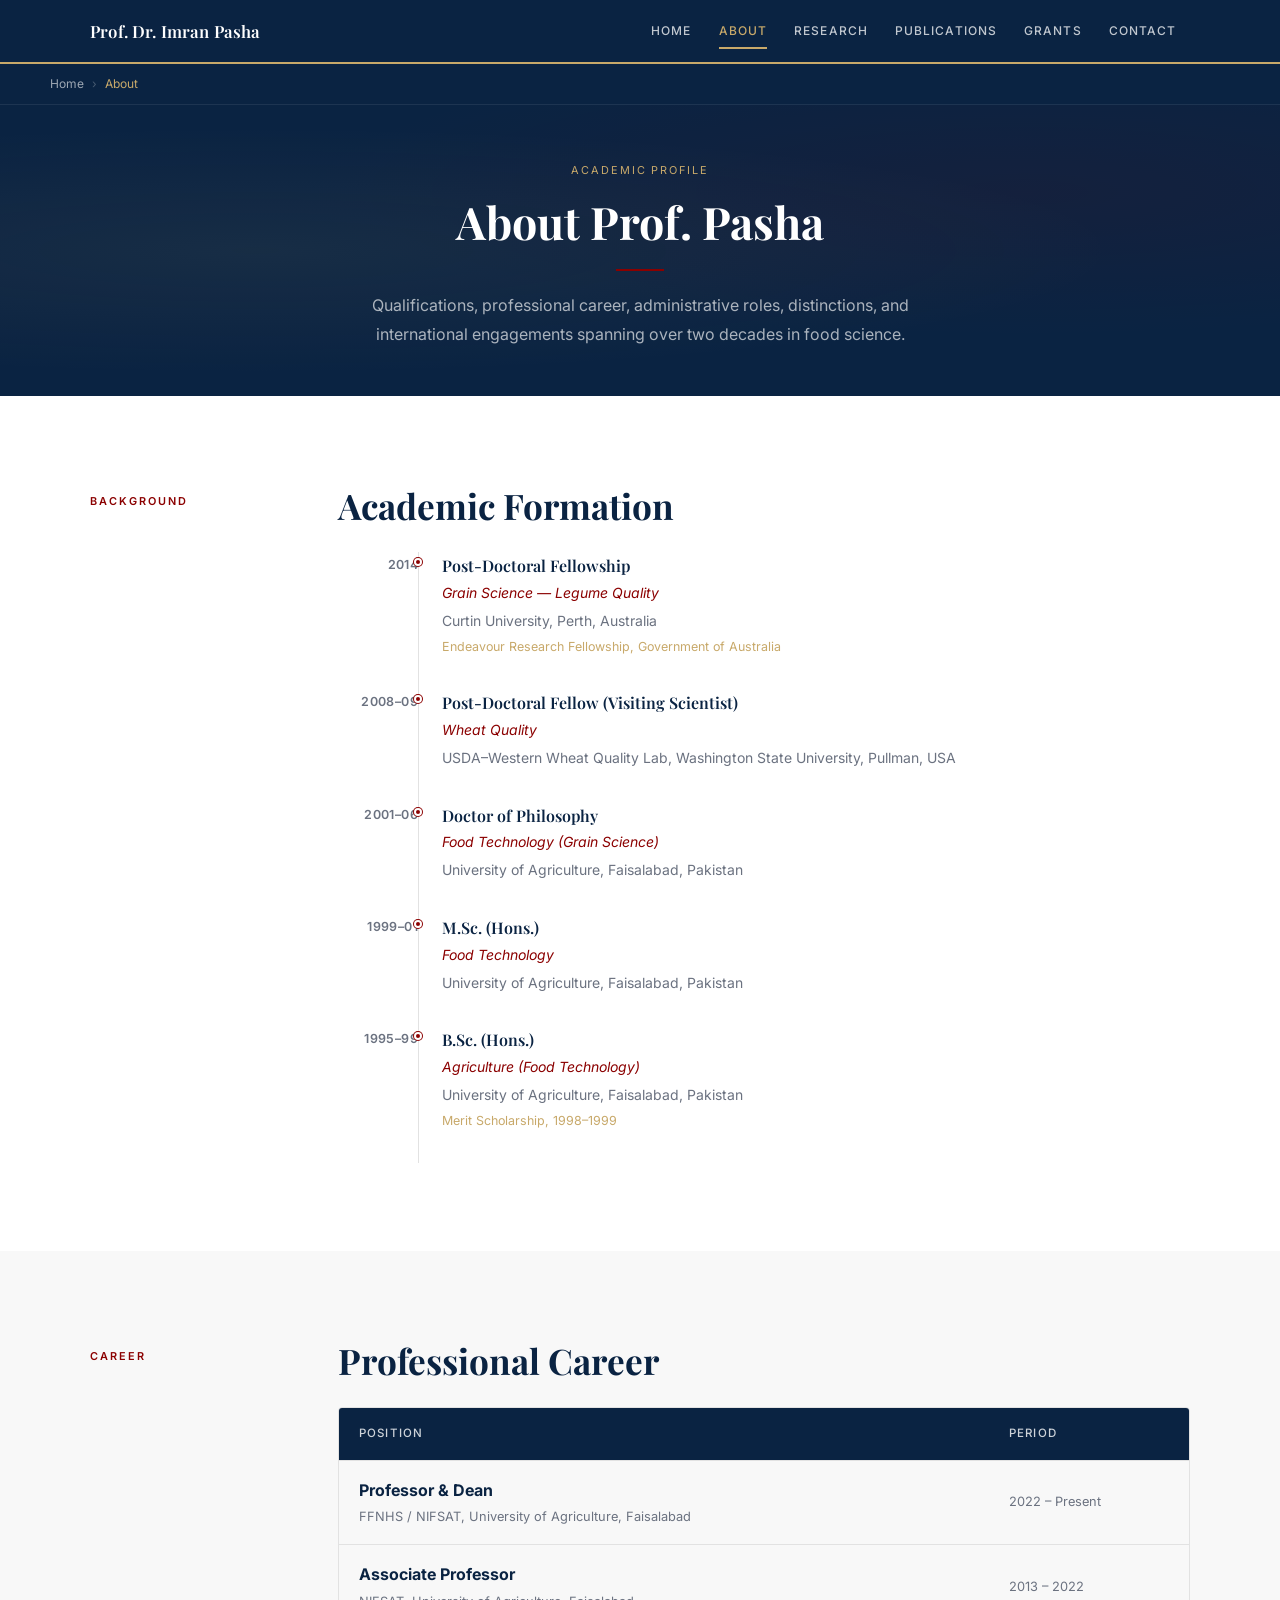
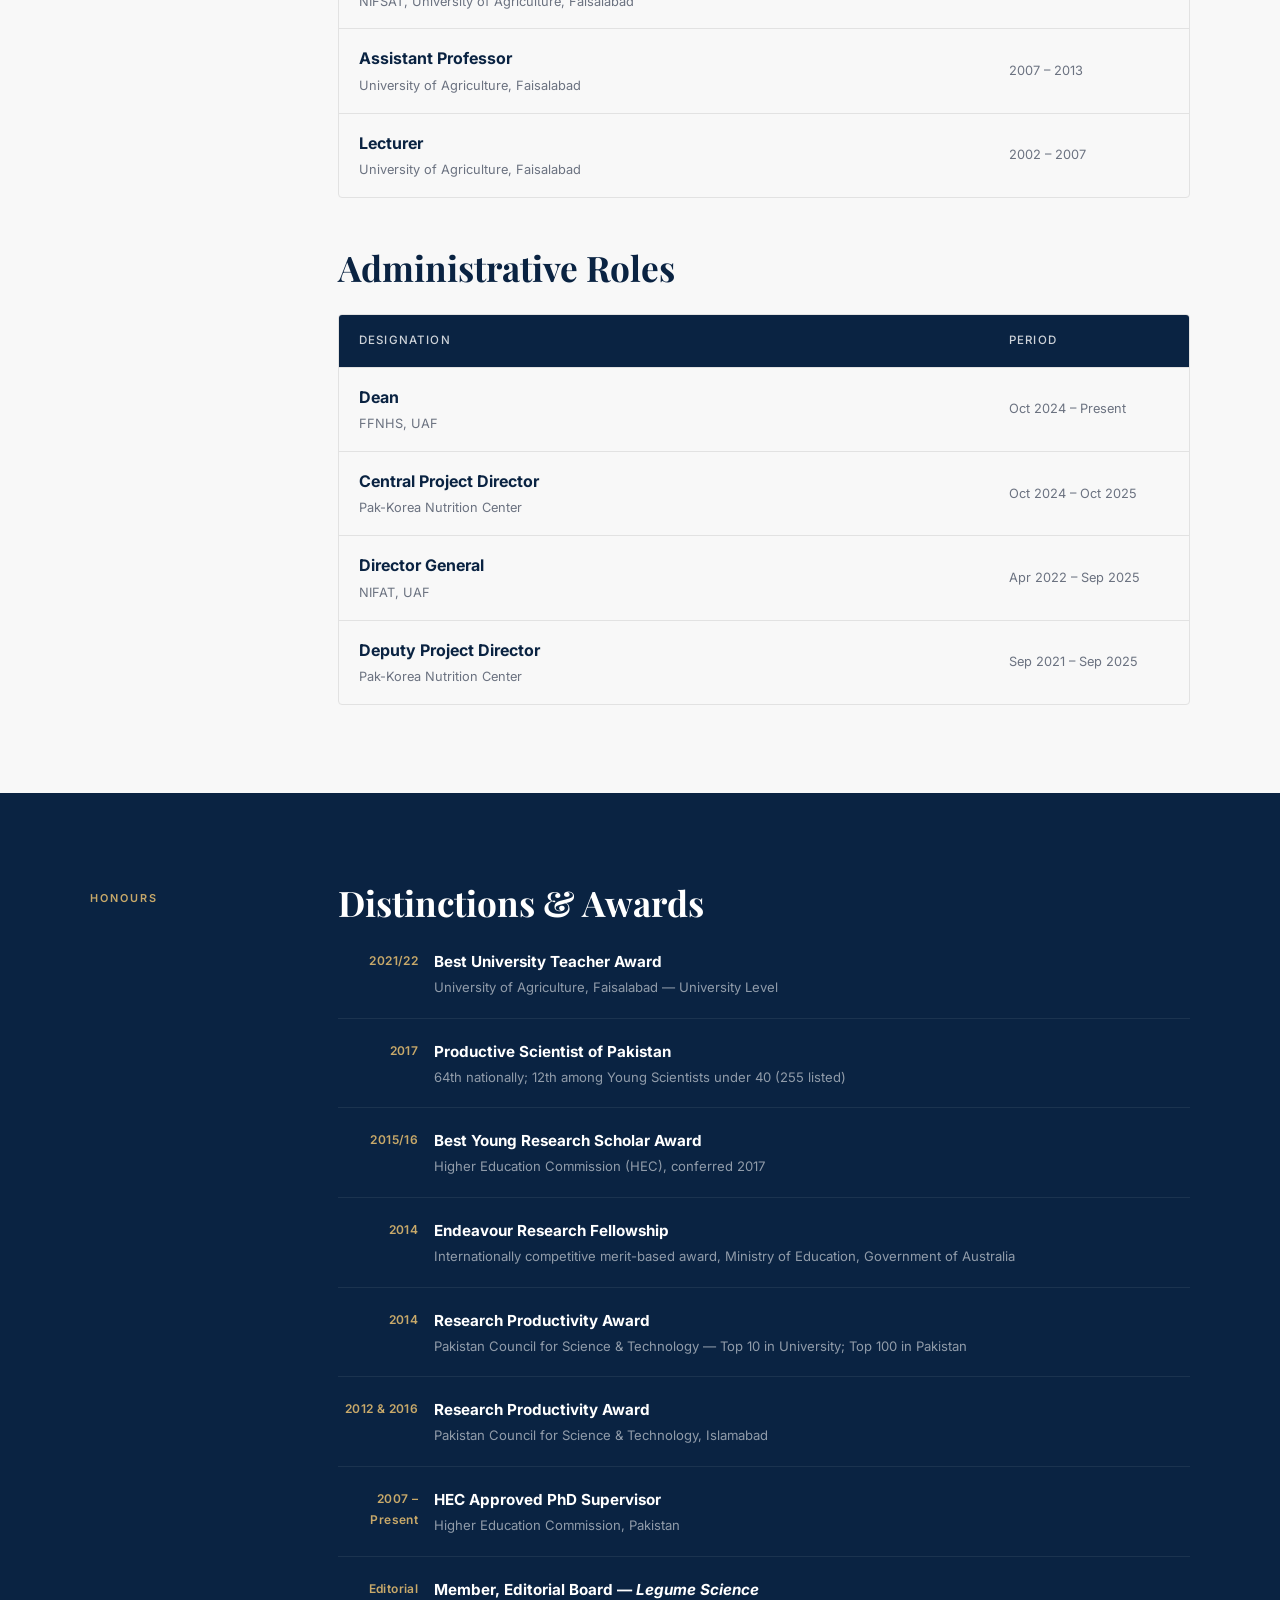
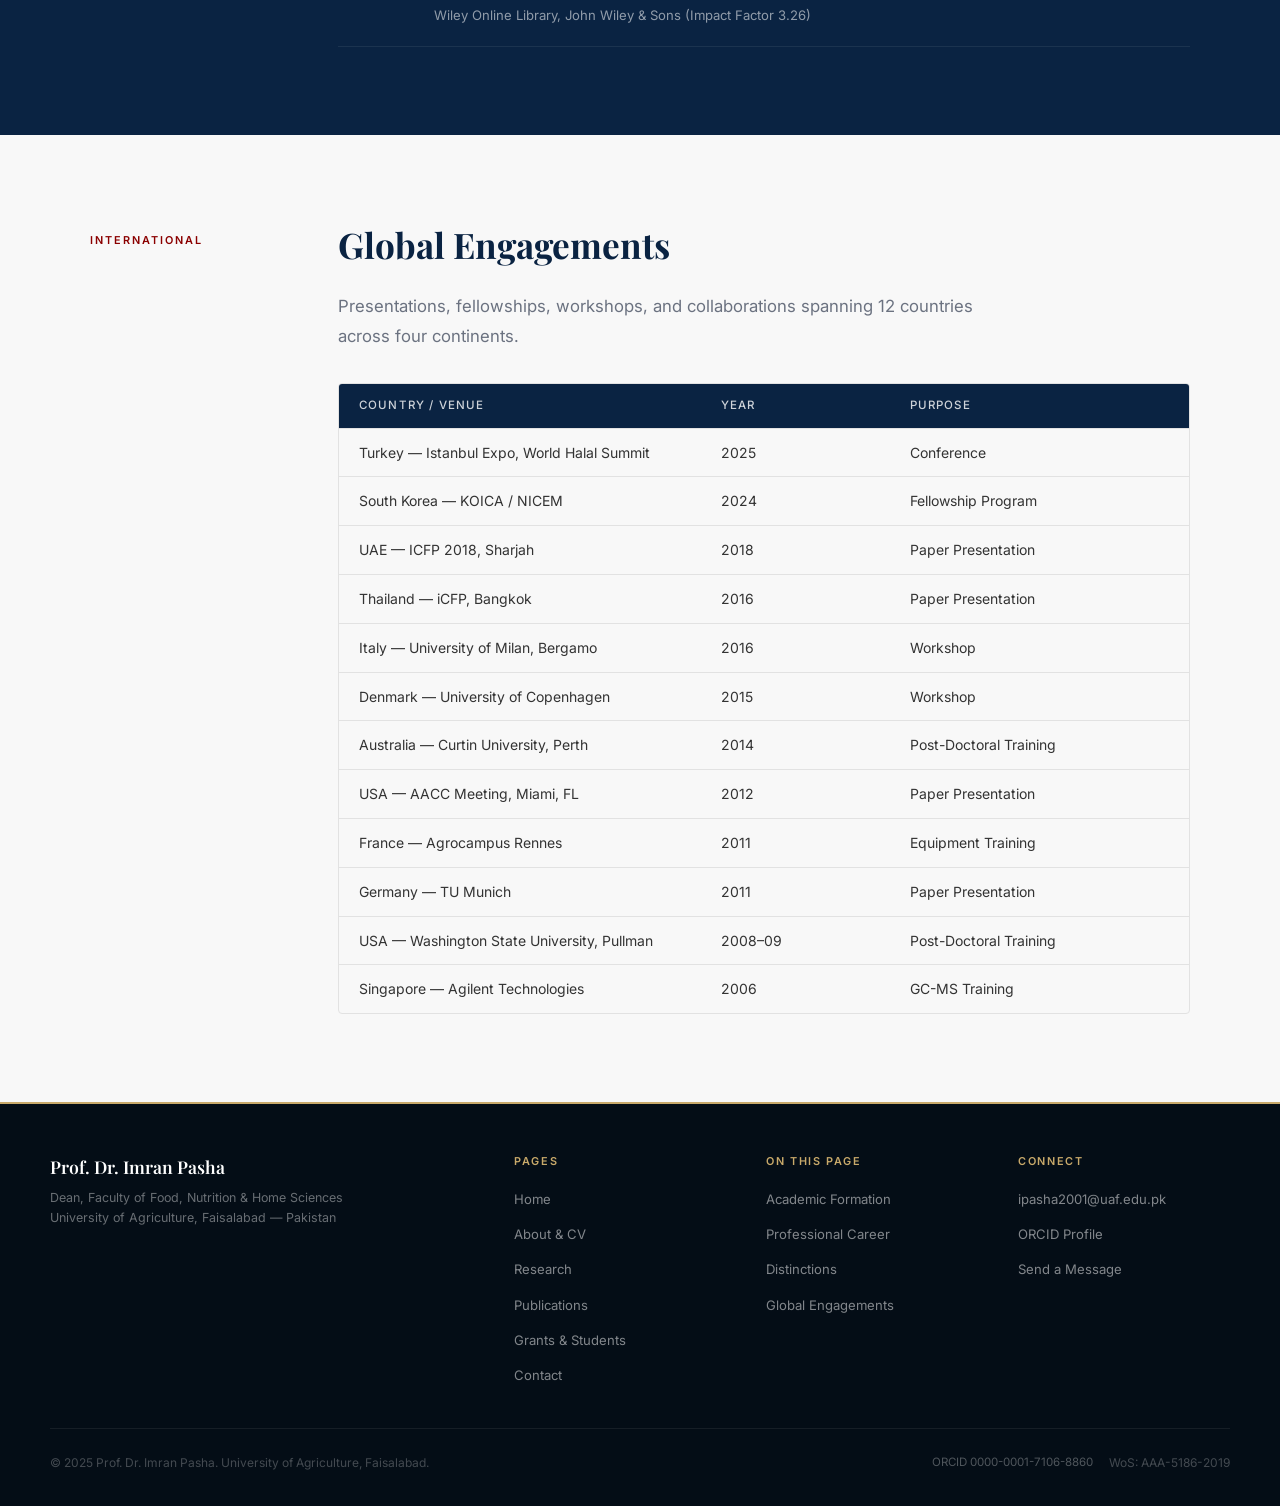
==== about.html @ 49774f0f "first commit" ====
<!DOCTYPE html>
<html lang="en">
<head>
  <meta charset="UTF-8" />
  <meta name="viewport" content="width=device-width, initial-scale=1.0" />
  <title>About — Prof. Dr. Imran Pasha</title>
  <meta name="description" content="Academic background, professional career, administrative roles, and awards of Prof. Dr. Imran Pasha, Dean at University of Agriculture, Faisalabad." />
  <link rel="preconnect" href="https://fonts.googleapis.com" />
  <link rel="preconnect" href="https://fonts.gstatic.com" crossorigin />
  <link href="https://fonts.googleapis.com/css2?family=Playfair+Display:ital,wght@0,400;0,600;0,700;1,400&family=Inter:wght@300;400;500;600&display=swap" rel="stylesheet" />
  <link rel="stylesheet" href="style.css" />
</head>
<body>

  <!-- Navigation -->
  <nav class="nav" role="navigation" aria-label="Main navigation">
    <div class="nav-inner">
      <a href="index.html" class="nav-logo">Prof. Dr. Imran Pasha</a>
      <ul class="nav-links" id="nav-links">
        <li><a href="index.html">Home</a></li>
        <li><a href="about.html">About</a></li>
        <li><a href="research.html">Research</a></li>
        <li><a href="publications.html">Publications</a></li>
        <li><a href="grants.html">Grants</a></li>
        <li><a href="contact.html">Contact</a></li>
      </ul>
      <button class="nav-toggle" aria-label="Toggle navigation menu" aria-expanded="false">&#9776;</button>
    </div>
  </nav>

  <!-- Breadcrumb -->
  <div class="breadcrumb">
    <div class="breadcrumb-inner">
      <a href="index.html">Home</a>
      <span class="breadcrumb-sep">›</span>
      <span class="breadcrumb-current">About</span>
    </div>
  </div>

  <!-- Page Hero -->
  <div class="page-hero">
    <div class="page-hero-inner">
      <span class="page-hero-eyebrow">Academic Profile</span>
      <h1>About Prof. Pasha</h1>
      <div class="page-hero-divider"></div>
      <p>Qualifications, professional career, administrative roles, distinctions, and international engagements spanning over two decades in food science.</p>
    </div>
  </div>

  <!-- Education Timeline -->
  <section class="section" id="education">
    <div class="container two-col">
      <div class="section-label-col">
        <span class="section-label">Background</span>
      </div>
      <div class="section-content-col">
        <h2 class="section-heading">Academic Formation</h2>
        <div class="timeline">
          <div class="tl-item">
            <div class="tl-year">2014</div>
            <div class="tl-body">
              <div class="tl-degree">Post-Doctoral Fellowship</div>
              <div class="tl-field">Grain Science — Legume Quality</div>
              <div class="tl-inst">Curtin University, Perth, Australia</div>
              <div class="tl-note">Endeavour Research Fellowship, Government of Australia</div>
            </div>
          </div>
          <div class="tl-item">
            <div class="tl-year">2008–09</div>
            <div class="tl-body">
              <div class="tl-degree">Post-Doctoral Fellow (Visiting Scientist)</div>
              <div class="tl-field">Wheat Quality</div>
              <div class="tl-inst">USDA–Western Wheat Quality Lab, Washington State University, Pullman, USA</div>
            </div>
          </div>
          <div class="tl-item">
            <div class="tl-year">2001–06</div>
            <div class="tl-body">
              <div class="tl-degree">Doctor of Philosophy</div>
              <div class="tl-field">Food Technology (Grain Science)</div>
              <div class="tl-inst">University of Agriculture, Faisalabad, Pakistan</div>
            </div>
          </div>
          <div class="tl-item">
            <div class="tl-year">1999–01</div>
            <div class="tl-body">
              <div class="tl-degree">M.Sc. (Hons.)</div>
              <div class="tl-field">Food Technology</div>
              <div class="tl-inst">University of Agriculture, Faisalabad, Pakistan</div>
            </div>
          </div>
          <div class="tl-item">
            <div class="tl-year">1995–99</div>
            <div class="tl-body">
              <div class="tl-degree">B.Sc. (Hons.)</div>
              <div class="tl-field">Agriculture (Food Technology)</div>
              <div class="tl-inst">University of Agriculture, Faisalabad, Pakistan</div>
              <div class="tl-note">Merit Scholarship, 1998–1999</div>
            </div>
          </div>
        </div>
      </div>
    </div>
  </section>

  <!-- Professional Career -->
  <section class="section section-alt" id="career">
    <div class="container two-col">
      <div class="section-label-col">
        <span class="section-label">Career</span>
      </div>
      <div class="section-content-col">
        <h2 class="section-heading">Professional Career</h2>
        <div class="career-table">
          <div class="ct-row ct-header">
            <span>Position</span><span>Period</span>
          </div>
          <div class="ct-row">
            <div>
              <strong>Professor &amp; Dean</strong>
              <div class="ct-sub">FFNHS / NIFSAT, University of Agriculture, Faisalabad</div>
            </div>
            <span class="ct-period">2022 – Present</span>
          </div>
          <div class="ct-row">
            <div>
              <strong>Associate Professor</strong>
              <div class="ct-sub">NIFSAT, University of Agriculture, Faisalabad</div>
            </div>
            <span class="ct-period">2013 – 2022</span>
          </div>
          <div class="ct-row">
            <div>
              <strong>Assistant Professor</strong>
              <div class="ct-sub">University of Agriculture, Faisalabad</div>
            </div>
            <span class="ct-period">2007 – 2013</span>
          </div>
          <div class="ct-row">
            <div>
              <strong>Lecturer</strong>
              <div class="ct-sub">University of Agriculture, Faisalabad</div>
            </div>
            <span class="ct-period">2002 – 2007</span>
          </div>
        </div>

        <h2 class="section-heading mt-lg">Administrative Roles</h2>
        <div class="career-table">
          <div class="ct-row ct-header">
            <span>Designation</span><span>Period</span>
          </div>
          <div class="ct-row">
            <div><strong>Dean</strong><div class="ct-sub">FFNHS, UAF</div></div>
            <span class="ct-period">Oct 2024 – Present</span>
          </div>
          <div class="ct-row">
            <div><strong>Central Project Director</strong><div class="ct-sub">Pak-Korea Nutrition Center</div></div>
            <span class="ct-period">Oct 2024 – Oct 2025</span>
          </div>
          <div class="ct-row">
            <div><strong>Director General</strong><div class="ct-sub">NIFAT, UAF</div></div>
            <span class="ct-period">Apr 2022 – Sep 2025</span>
          </div>
          <div class="ct-row">
            <div><strong>Deputy Project Director</strong><div class="ct-sub">Pak-Korea Nutrition Center</div></div>
            <span class="ct-period">Sep 2021 – Sep 2025</span>
          </div>
        </div>
      </div>
    </div>
  </section>

  <!-- Awards & Distinctions -->
  <section class="section section-dark" id="awards">
    <div class="container two-col">
      <div class="section-label-col">
        <span class="section-label text-gold">Honours</span>
      </div>
      <div class="section-content-col">
        <h2 class="section-heading text-white">Distinctions &amp; Awards</h2>
        <ul class="awards-list">
          <li>
            <span class="award-year">2021/22</span>
            <div>
              <strong>Best University Teacher Award</strong>
              <p>University of Agriculture, Faisalabad — University Level</p>
            </div>
          </li>
          <li>
            <span class="award-year">2017</span>
            <div>
              <strong>Productive Scientist of Pakistan</strong>
              <p>64th nationally; 12th among Young Scientists under 40 (255 listed)</p>
            </div>
          </li>
          <li>
            <span class="award-year">2015/16</span>
            <div>
              <strong>Best Young Research Scholar Award</strong>
              <p>Higher Education Commission (HEC), conferred 2017</p>
            </div>
          </li>
          <li>
            <span class="award-year">2014</span>
            <div>
              <strong>Endeavour Research Fellowship</strong>
              <p>Internationally competitive merit-based award, Ministry of Education, Government of Australia</p>
            </div>
          </li>
          <li>
            <span class="award-year">2014</span>
            <div>
              <strong>Research Productivity Award</strong>
              <p>Pakistan Council for Science &amp; Technology — Top 10 in University; Top 100 in Pakistan</p>
            </div>
          </li>
          <li>
            <span class="award-year">2012 &amp; 2016</span>
            <div>
              <strong>Research Productivity Award</strong>
              <p>Pakistan Council for Science &amp; Technology, Islamabad</p>
            </div>
          </li>
          <li>
            <span class="award-year">2007 – Present</span>
            <div>
              <strong>HEC Approved PhD Supervisor</strong>
              <p>Higher Education Commission, Pakistan</p>
            </div>
          </li>
          <li>
            <span class="award-year">Editorial</span>
            <div>
              <strong>Member, Editorial Board — <em>Legume Science</em></strong>
              <p>Wiley Online Library, John Wiley &amp; Sons (Impact Factor 3.26)</p>
            </div>
          </li>
        </ul>
      </div>
    </div>
  </section>

  <!-- International Engagements -->
  <section class="section section-alt" id="international">
    <div class="container two-col">
      <div class="section-label-col">
        <span class="section-label">International</span>
      </div>
      <div class="section-content-col">
        <h2 class="section-heading">Global Engagements</h2>
        <p class="lead-text">Presentations, fellowships, workshops, and collaborations spanning 12 countries across four continents.</p>
        <div class="country-table">
          <div class="country-row header">
            <span>Country / Venue</span><span>Year</span><span>Purpose</span>
          </div>
          <div class="country-row">
            <span>Turkey — Istanbul Expo, World Halal Summit</span><span>2025</span><span>Conference</span>
          </div>
          <div class="country-row">
            <span>South Korea — KOICA / NICEM</span><span>2024</span><span>Fellowship Program</span>
          </div>
          <div class="country-row">
            <span>UAE — ICFP 2018, Sharjah</span><span>2018</span><span>Paper Presentation</span>
          </div>
          <div class="country-row">
            <span>Thailand — iCFP, Bangkok</span><span>2016</span><span>Paper Presentation</span>
          </div>
          <div class="country-row">
            <span>Italy — University of Milan, Bergamo</span><span>2016</span><span>Workshop</span>
          </div>
          <div class="country-row">
            <span>Denmark — University of Copenhagen</span><span>2015</span><span>Workshop</span>
          </div>
          <div class="country-row">
            <span>Australia — Curtin University, Perth</span><span>2014</span><span>Post-Doctoral Training</span>
          </div>
          <div class="country-row">
            <span>USA — AACC Meeting, Miami, FL</span><span>2012</span><span>Paper Presentation</span>
          </div>
          <div class="country-row">
            <span>France — Agrocampus Rennes</span><span>2011</span><span>Equipment Training</span>
          </div>
          <div class="country-row">
            <span>Germany — TU Munich</span><span>2011</span><span>Paper Presentation</span>
          </div>
          <div class="country-row">
            <span>USA — Washington State University, Pullman</span><span>2008–09</span><span>Post-Doctoral Training</span>
          </div>
          <div class="country-row">
            <span>Singapore — Agilent Technologies</span><span>2006</span><span>GC-MS Training</span>
          </div>
        </div>
      </div>
    </div>
  </section>

  <!-- Footer -->
  <footer class="footer">
    <div class="footer-grid">
      <div class="footer-brand">
        <p class="footer-name">Prof. Dr. Imran Pasha</p>
        <p class="footer-dept">Dean, Faculty of Food, Nutrition &amp; Home Sciences<br/>University of Agriculture, Faisalabad — Pakistan</p>
      </div>
      <div>
        <p class="footer-col-title">Pages</p>
        <ul class="footer-links">
          <li><a href="index.html">Home</a></li>
          <li><a href="about.html">About &amp; CV</a></li>
          <li><a href="research.html">Research</a></li>
          <li><a href="publications.html">Publications</a></li>
          <li><a href="grants.html">Grants &amp; Students</a></li>
          <li><a href="contact.html">Contact</a></li>
        </ul>
      </div>
      <div>
        <p class="footer-col-title">On This Page</p>
        <ul class="footer-links">
          <li><a href="#education">Academic Formation</a></li>
          <li><a href="#career">Professional Career</a></li>
          <li><a href="#awards">Distinctions</a></li>
          <li><a href="#international">Global Engagements</a></li>
        </ul>
      </div>
      <div>
        <p class="footer-col-title">Connect</p>
        <ul class="footer-links">
          <li><a href="mailto:ipasha2001@uaf.edu.pk">ipasha2001@uaf.edu.pk</a></li>
          <li><a href="https://orcid.org/0000-0001-7106-8860" target="_blank" rel="noopener">ORCID Profile</a></li>
          <li><a href="contact.html">Send a Message</a></li>
        </ul>
      </div>
    </div>
    <div class="footer-bottom">
      <p class="footer-copy">&copy; 2025 Prof. Dr. Imran Pasha. University of Agriculture, Faisalabad.</p>
      <div class="footer-ids">
        <a href="https://orcid.org/0000-0001-7106-8860" target="_blank" rel="noopener">ORCID 0000-0001-7106-8860</a>
        <span class="footer-copy">WoS: AAA-5186-2019</span>
      </div>
    </div>
  </footer>

  <button id="back-to-top" aria-label="Back to top">↑</button>
  <script src="main.js"></script>
</body>
</html>
---- style.css ----
/* ============================================================
   VARIABLES & RESET
============================================================ */
:root {
  --navy:    #0A2342;
  --navy-2:  #0d2d52;
  --crimson: #8B0000;
  --bg:      #F8F8F8;
  --white:   #FFFFFF;
  --text:    #333333;
  --gold:    #C8A96A;
  --muted:   #6B7280;
  --border:  #E2E2E2;
  --shadow:  rgba(10,35,66,0.10);
  --ff-head: 'Playfair Display', Georgia, serif;
  --ff-body: 'Inter', system-ui, sans-serif;
  --max-w:   1180px;
  --pad:     clamp(1.25rem, 5vw, 2.5rem);
  --nav-h:   64px;
}

*, *::before, *::after { box-sizing: border-box; margin: 0; padding: 0; }
html { scroll-behavior: smooth; }

body {
  font-family: var(--ff-body);
  background: var(--bg);
  color: var(--text);
  font-size: 16px;
  line-height: 1.7;
  -webkit-font-smoothing: antialiased;
}

a { color: var(--crimson); text-decoration: none; }
a:hover { text-decoration: underline; }
img { max-width: 100%; display: block; }

/* ============================================================
   LAYOUT UTILITIES
============================================================ */
.container {
  max-width: var(--max-w);
  margin: 0 auto;
  padding: 0 var(--pad);
}

.two-col {
  display: grid;
  grid-template-columns: 200px 1fr;
  gap: 0 3rem;
}

@media (max-width: 768px) {
  .two-col { grid-template-columns: 1fr; }
}

/* ============================================================
   NAVIGATION
============================================================ */
.nav {
  position: sticky;
  top: 0;
  z-index: 200;
  background: var(--navy);
  border-bottom: 2px solid var(--gold);
  height: var(--nav-h);
}

.nav-inner {
  max-width: var(--max-w);
  margin: 0 auto;
  padding: 0 var(--pad);
  height: 100%;
  display: flex;
  align-items: center;
  justify-content: space-between;
  gap: 1rem;
}

.nav-logo {
  font-family: var(--ff-head);
  font-size: 1.05rem;
  color: var(--white);
  font-weight: 600;
  letter-spacing: 0.01em;
  white-space: nowrap;
  flex-shrink: 0;
}
.nav-logo:hover { text-decoration: none; color: var(--gold); }

.nav-links {
  display: flex;
  list-style: none;
  gap: 0;
  align-items: center;
}

.nav-links a {
  font-size: 0.75rem;
  letter-spacing: 0.09em;
  text-transform: uppercase;
  color: rgba(255,255,255,0.75);
  font-weight: 500;
  transition: color 0.2s;
  padding: 0.5rem 0.85rem;
  display: block;
  position: relative;
}
.nav-links a::after {
  content: '';
  position: absolute;
  bottom: 0; left: 0.85rem; right: 0.85rem;
  height: 2px;
  background: var(--gold);
  transform: scaleX(0);
  transition: transform 0.2s;
}
.nav-links a:hover,
.nav-links a.active { color: var(--gold); text-decoration: none; }
.nav-links a:hover::after,
.nav-links a.active::after { transform: scaleX(1); }

.nav-toggle {
  display: none;
  background: none;
  border: 1px solid rgba(255,255,255,0.25);
  color: var(--white);
  font-size: 1.2rem;
  cursor: pointer;
  padding: 0.35rem 0.6rem;
  border-radius: 3px;
  line-height: 1;
}

@media (max-width: 900px) {
  .nav-links { display: none; }
  .nav-links.open {
    display: flex;
    flex-direction: column;
    position: absolute;
    top: var(--nav-h);
    left: 0; right: 0;
    background: var(--navy);
    padding: 1rem var(--pad) 1.5rem;
    gap: 0;
    border-bottom: 2px solid var(--gold);
    box-shadow: 0 8px 24px rgba(0,0,0,0.3);
  }
  .nav-links.open a { padding: 0.65rem 0; border-bottom: 1px solid rgba(255,255,255,0.07); }
  .nav-links.open a::after { display: none; }
  .nav-toggle { display: block; }
}

/* ============================================================
   PAGE HERO (inner pages — compact)
============================================================ */
.page-hero {
  background: var(--navy);
  padding: 3.5rem var(--pad) 3rem;
  text-align: center;
  position: relative;
  overflow: hidden;
}
.page-hero::before {
  content: '';
  position: absolute; inset: 0;
  background:
    radial-gradient(ellipse at 20% 50%, rgba(200,169,106,0.07) 0%, transparent 60%),
    radial-gradient(ellipse at 80% 30%, rgba(139,0,0,0.08) 0%, transparent 50%);
  pointer-events: none;
}
.page-hero-inner { position: relative; max-width: 700px; margin: 0 auto; }
.page-hero-eyebrow {
  font-size: 0.68rem;
  letter-spacing: 0.18em;
  text-transform: uppercase;
  color: var(--gold);
  margin-bottom: 1rem;
  display: block;
}
.page-hero h1 {
  font-family: var(--ff-head);
  font-size: clamp(1.9rem, 4vw, 2.8rem);
  color: var(--white);
  font-weight: 700;
  line-height: 1.2;
  margin-bottom: 0.8rem;
}
.page-hero p {
  font-size: 1rem;
  color: rgba(255,255,255,0.65);
  max-width: 560px;
  margin: 0 auto;
  line-height: 1.8;
}
.page-hero-divider {
  width: 48px; height: 2px;
  background: var(--crimson);
  margin: 1.25rem auto 1.25rem;
}

/* ============================================================
   UAF AFFILIATION BANNER
============================================================ */
.uaf-banner {
  background: linear-gradient(135deg, #1a5c2a 0%, #1e7a34 40%, #1a5c2a 100%);
  padding: 0.65rem var(--pad);
  position: relative;
  overflow: hidden;
  z-index: 10;
}
.uaf-banner::before {
  content: '';
  position: absolute; inset: 0;
  background:
    repeating-linear-gradient(
      90deg,
      rgba(255,255,255,0.02) 0px,
      rgba(255,255,255,0.02) 1px,
      transparent 1px,
      transparent 60px
    );
  pointer-events: none;
}
.uaf-banner-inner {
  max-width: 1200px;
  margin: 0 auto;
  display: flex;
  align-items: center;
  justify-content: center;
  gap: 1rem;
  position: relative;
}
.uaf-banner-logo {
  width: 52px;
  height: 52px;
  object-fit: contain;
  border-radius: 50%;
  background: white;
  padding: 3px;
  box-shadow: 0 2px 10px rgba(0,0,0,0.25);
  flex-shrink: 0;
}
.uaf-banner-text {
  display: flex;
  flex-direction: column;
}
.uaf-banner-name {
  font-family: var(--ff-head);
  font-size: 1.15rem;
  font-weight: 700;
  color: #fff;
  letter-spacing: 0.02em;
  line-height: 1.2;
}
.uaf-banner-country {
  font-size: 0.72rem;
  letter-spacing: 0.18em;
  text-transform: uppercase;
  color: rgba(255,255,255,0.7);
  font-weight: 400;
}

/* ============================================================
   MAIN HERO (home page)
============================================================ */
.hero {
  background: var(--navy);
  padding: clamp(3rem, 8vw, 5rem) var(--pad) clamp(3rem, 8vw, 5rem);
  position: relative;
  overflow: hidden;
}
.hero::before {
  content: '';
  position: absolute; inset: 0;
  background:
    radial-gradient(ellipse at 20% 50%, rgba(200,169,106,0.07) 0%, transparent 60%),
    radial-gradient(ellipse at 80% 30%, rgba(139,0,0,0.08) 0%, transparent 50%);
  pointer-events: none;
}
.hero-inner { position: relative; max-width: 1100px; margin: 0 auto; }
.hero-split {
  display: grid;
  grid-template-columns: 320px 1fr;
  gap: 3.5rem;
  align-items: center;
}

/* -- Portrait column -- */
.hero-portrait-col {
  display: flex;
  flex-direction: column;
  align-items: center;
  gap: 1rem;
}
.hero-portrait-frame {
  width: 280px;
  height: 320px;
  border-radius: 12px;
  border: 3px solid var(--gold);
  box-shadow:
    0 0 0 6px rgba(200,169,106,0.1),
    0 20px 50px rgba(0,0,0,0.4),
    0 8px 20px rgba(0,0,0,0.3);
  overflow: hidden;
  position: relative;
  background: var(--navy);
}
.hero-portrait-frame::after {
  content: '';
  position: absolute;
  inset: 0;
  border-radius: 10px;
  background: linear-gradient(
    180deg,
    transparent 60%,
    rgba(10,25,47,0.4) 100%
  );
  pointer-events: none;
}
.hero-portrait-img {
  width: 100%;
  height: 100%;
  object-fit: cover;
  object-position: center top;
  display: block;
}
.hero-portrait-uaf {
  display: flex;
  align-items: center;
  justify-content: center;
  gap: 0.5rem;
}
.hero-portrait-uaf-logo {
  width: 40px;
  height: 40px;
  object-fit: contain;
  border-radius: 50%;
  background: white;
  padding: 2px;
  box-shadow: 0 2px 8px rgba(0,0,0,0.3);
}

/* -- Text column -- */
.hero-text-col {
  text-align: left;
}
.hero-badge {
  display: inline-block;
  font-size: 0.72rem;
  letter-spacing: 0.16em;
  text-transform: uppercase;
  color: var(--gold);
  border: 1px solid rgba(200,169,106,0.4);
  padding: 0.35rem 1rem;
  border-radius: 2px;
  margin-bottom: 1.5rem;
}
.hero-name {
  font-family: var(--ff-head);
  font-size: clamp(2.2rem, 5vw, 3.5rem);
  font-weight: 700;
  color: var(--white);
  line-height: 1.15;
  letter-spacing: -0.01em;
  margin-bottom: 0.6rem;
}
.hero-title {
  font-size: 1rem;
  color: rgba(255,255,255,0.7);
  letter-spacing: 0.08em;
  text-transform: uppercase;
  font-weight: 400;
  margin-bottom: 0.3rem;
}
.hero-dept {
  font-family: var(--ff-head);
  font-size: 1.1rem;
  font-style: italic;
  color: var(--gold);
  margin-bottom: 1.5rem;
  line-height: 1.5;
}
.hero-divider {
  width: 60px; height: 2px;
  background: var(--crimson);
  margin: 0 0 1.5rem;
}
.hero-tagline {
  font-size: 1.02rem;
  color: rgba(255,255,255,0.75);
  max-width: 680px;
  margin: 0 0 1.75rem;
  line-height: 1.8;
}
.hero-ids {
  display: flex;
  flex-wrap: wrap;
  gap: 0.75rem;
  margin-bottom: 2rem;
}
.id-pill {
  font-size: 0.72rem;
  letter-spacing: 0.06em;
  padding: 0.4rem 0.9rem;
  border: 1px solid rgba(200,169,106,0.35);
  color: rgba(255,255,255,0.7);
  border-radius: 2px;
  background: rgba(255,255,255,0.03);
  transition: all 0.2s;
}
.id-pill:hover { color: var(--gold); border-color: var(--gold); text-decoration: none; }
.hero-nav-btns {
  display: flex;
  flex-wrap: wrap;
  gap: 0.75rem;
}
.btn-primary {
  display: inline-block;
  font-size: 0.78rem;
  letter-spacing: 0.1em;
  text-transform: uppercase;
  font-weight: 600;
  padding: 0.7rem 1.6rem;
  background: var(--crimson);
  color: var(--white);
  border-radius: 2px;
  transition: background 0.2s, transform 0.15s;
}
.btn-primary:hover { background: #a50000; text-decoration: none; transform: translateY(-1px); }
.btn-outline {
  display: inline-block;
  font-size: 0.78rem;
  letter-spacing: 0.1em;
  text-transform: uppercase;
  font-weight: 600;
  padding: 0.7rem 1.6rem;
  border: 1px solid rgba(200,169,106,0.5);
  color: rgba(255,255,255,0.8);
  border-radius: 2px;
  transition: all 0.2s;
}
.btn-outline:hover { border-color: var(--gold); color: var(--gold); text-decoration: none; }

/* -- Hero responsive -- */
@media (max-width: 860px) {
  .hero-split {
    grid-template-columns: 1fr;
    gap: 2.5rem;
    text-align: center;
  }
  .hero-portrait-col { order: -1; }
  .hero-portrait-frame {
    width: 240px;
    height: 280px;
  }
  .hero-text-col { text-align: center; }
  .hero-divider { margin: 0 auto 1.5rem; }
  .hero-tagline { margin: 0 auto 1.75rem; }
  .hero-ids { justify-content: center; }
  .hero-nav-btns { justify-content: center; }
}
@media (max-width: 500px) {
  .uaf-banner-name { font-size: 0.95rem; }
  .uaf-banner-logo { width: 40px; height: 40px; }
  .hero-portrait-frame { width: 200px; height: 240px; }
}

/* ============================================================
   STATS RIBBON
============================================================ */
.stats-ribbon {
  background: var(--crimson);
  padding: 2.5rem var(--pad);
}
.stats-grid {
  display: grid;
  grid-template-columns: repeat(5, 1fr);
  gap: 1rem;
  text-align: center;
}
.stat-num {
  display: block;
  font-family: var(--ff-head);
  font-size: clamp(1.8rem, 3.5vw, 2.8rem);
  font-weight: 700;
  color: var(--white);
  line-height: 1;
}
.stat-num sup { font-size: 0.6em; vertical-align: super; }
.stat-label {
  display: block;
  font-size: 0.72rem;
  letter-spacing: 0.08em;
  text-transform: uppercase;
  color: rgba(255,255,255,0.75);
  margin-top: 0.4rem;
}
@media (max-width: 700px) {
  .stats-grid { grid-template-columns: repeat(2, 1fr); }
  .stats-grid .stat:last-child { grid-column: 1 / -1; }
}

/* ============================================================
   SECTIONS
============================================================ */
.section {
  padding: clamp(3.5rem, 7vw, 5.5rem) var(--pad);
  background: var(--white);
}
.section-alt { background: var(--bg); }
.section-dark { background: var(--navy); }
.section-contact { background: #0d1d2e; }

.section-label-col { padding-top: 0.5rem; }
.section-label {
  font-size: 0.68rem;
  letter-spacing: 0.18em;
  text-transform: uppercase;
  color: var(--crimson);
  font-weight: 600;
  display: block;
  position: sticky;
  top: calc(var(--nav-h) + 16px);
}

.section-heading {
  font-family: var(--ff-head);
  font-size: clamp(1.6rem, 3vw, 2.2rem);
  font-weight: 700;
  color: var(--navy);
  line-height: 1.25;
  margin-bottom: 1.5rem;
}
.lead-text {
  font-size: 1.05rem;
  color: var(--muted);
  margin-bottom: 2rem;
  max-width: 640px;
  line-height: 1.8;
}
.sub-heading {
  font-family: var(--ff-head);
  font-size: 1.15rem;
  font-weight: 600;
  color: var(--navy);
  margin: 2.5rem 0 1rem;
  padding-bottom: 0.5rem;
  border-bottom: 1px solid var(--border);
}

/* ============================================================
   RESEARCH CARDS
============================================================ */
.research-grid {
  display: grid;
  grid-template-columns: repeat(auto-fit, minmax(240px, 1fr));
  gap: 1.25rem;
  margin-top: 0.5rem;
}
.research-card {
  background: var(--bg);
  border: 1px solid var(--border);
  border-radius: 4px;
  padding: 1.5rem;
  position: relative;
  overflow: hidden;
  transition: box-shadow 0.2s, transform 0.2s;
}
.research-card:hover {
  box-shadow: 0 8px 30px var(--shadow);
  transform: translateY(-2px);
}
.rc-accent {
  position: absolute;
  top: 0; left: 0;
  width: 3px; height: 100%;
  background: var(--gold);
}
.research-card h3 {
  font-family: var(--ff-head);
  font-size: 1rem;
  font-weight: 600;
  color: var(--navy);
  margin-bottom: 0.6rem;
}
.research-card p { font-size: 0.875rem; color: var(--muted); line-height: 1.6; }

/* ============================================================
   TIMELINE
============================================================ */
.timeline { position: relative; }
.timeline::before {
  content: '';
  position: absolute;
  left: 80px; top: 0; bottom: 0;
  width: 1px;
  background: var(--border);
}
.tl-item {
  display: grid;
  grid-template-columns: 80px 1fr;
  gap: 0 1.5rem;
  padding: 0 0 2rem;
  position: relative;
}
.tl-item::before {
  content: '';
  position: absolute;
  left: 76px; top: 6px;
  width: 8px; height: 8px;
  border-radius: 50%;
  background: var(--crimson);
  border: 2px solid var(--white);
  box-shadow: 0 0 0 1px var(--crimson);
  z-index: 1;
}
.tl-year {
  font-size: 0.78rem; font-weight: 600;
  color: var(--muted); text-align: right;
  padding-top: 2px; letter-spacing: 0.03em;
}
.tl-degree {
  font-family: var(--ff-head); font-weight: 600;
  color: var(--navy); font-size: 1rem;
}
.tl-field { font-size: 0.875rem; color: var(--crimson); font-style: italic; margin-top: 0.1rem; }
.tl-inst { font-size: 0.875rem; color: var(--muted); margin-top: 0.25rem; }
.tl-note { font-size: 0.78rem; color: var(--gold); margin-top: 0.2rem; }

@media (max-width: 768px) {
  .timeline::before { left: 0; }
  .tl-item { grid-template-columns: 1fr; padding-left: 1.25rem; }
  .tl-item::before { left: -4px; }
  .tl-year { text-align: left; }
}

/* ============================================================
   CAREER TABLE
============================================================ */
.career-table { border: 1px solid var(--border); border-radius: 4px; overflow: hidden; }
.ct-row {
  display: grid;
  grid-template-columns: 1fr 160px;
  gap: 1rem;
  padding: 1rem 1.25rem;
  border-bottom: 1px solid var(--border);
  align-items: center;
}
.ct-row:last-child { border-bottom: none; }
.ct-header {
  background: var(--navy);
  color: rgba(255,255,255,0.8);
  font-size: 0.72rem;
  letter-spacing: 0.1em;
  text-transform: uppercase;
  font-weight: 500;
}
.ct-row strong { color: var(--navy); }
.ct-sub { font-size: 0.8rem; color: var(--muted); margin-top: 0.15rem; }
.ct-period { font-size: 0.8rem; color: var(--muted); white-space: nowrap; }
@media (max-width: 500px) { .ct-row { grid-template-columns: 1fr; } }

/* ============================================================
   AWARDS LIST
============================================================ */
.awards-list { list-style: none; display: flex; flex-direction: column; gap: 1.25rem; }
.awards-list li {
  display: grid;
  grid-template-columns: 80px 1fr;
  gap: 1rem;
  border-bottom: 1px solid rgba(255,255,255,0.07);
  padding-bottom: 1.25rem;
}
.award-year {
  font-size: 0.75rem; font-weight: 600;
  color: var(--gold); text-align: right;
  padding-top: 2px; letter-spacing: 0.03em;
}
.awards-list strong { display: block; color: var(--white); font-size: 0.95rem; margin-bottom: 0.2rem; }
.awards-list p { font-size: 0.82rem; color: rgba(255,255,255,0.55); line-height: 1.5; }

/* ============================================================
   PUBLICATIONS
============================================================ */
.pub-summary-grid {
  display: grid;
  grid-template-columns: repeat(3, 1fr);
  gap: 1rem;
  margin-bottom: 2rem;
}
.pub-box {
  background: var(--bg);
  border: 1px solid var(--border);
  border-radius: 4px;
  padding: 1.25rem;
  text-align: center;
  transition: box-shadow 0.2s;
}
.pub-box:hover { box-shadow: 0 4px 16px var(--shadow); }
.pub-num {
  display: block;
  font-family: var(--ff-head);
  font-size: 2rem; font-weight: 700;
  color: var(--navy); line-height: 1;
}
.pub-desc { display: block; font-size: 0.72rem; color: var(--muted); margin-top: 0.4rem; letter-spacing: 0.04em; }
@media (max-width: 600px) { .pub-summary-grid { grid-template-columns: repeat(2, 1fr); } }

.pub-list { list-style: none; display: flex; flex-direction: column; gap: 0; }
.pub-list li {
  display: grid;
  grid-template-columns: 52px 1fr;
  gap: 1rem;
  padding: 0.85rem 0;
  border-bottom: 1px solid var(--border);
  align-items: start;
}
.pub-year { font-size: 0.72rem; font-weight: 600; color: var(--muted); text-align: right; padding-top: 2px; }
.pub-list div { font-size: 0.875rem; color: var(--text); line-height: 1.6; }
.pub-list em { color: var(--navy); }
.if-badge {
  display: inline-block;
  font-size: 0.68rem;
  padding: 0.15rem 0.45rem;
  background: rgba(139,0,0,0.08);
  color: var(--crimson);
  border-radius: 2px;
  font-weight: 600;
  letter-spacing: 0.03em;
  margin-left: 0.3rem;
  vertical-align: middle;
}

/* ============================================================
   GRANTS
============================================================ */
.grant-summary { display: flex; gap: 2rem; margin-bottom: 2rem; flex-wrap: wrap; }
.gs-item { display: flex; align-items: baseline; gap: 0.6rem; }
.gs-num { font-family: var(--ff-head); font-size: 2rem; font-weight: 700; color: var(--navy); }
.gs-desc { font-size: 0.82rem; color: var(--muted); }

.grant-list { list-style: none; display: flex; flex-direction: column; }
.grant-list li { padding: 1rem 0; border-bottom: 1px solid var(--border); }
.grant-role {
  font-size: 0.72rem; letter-spacing: 0.1em;
  text-transform: uppercase; color: var(--crimson);
  font-weight: 600; margin-bottom: 0.25rem;
}
.grant-title { font-size: 0.925rem; color: var(--navy); font-weight: 500; line-height: 1.5; }
.grant-meta { font-size: 0.8rem; color: var(--muted); margin-top: 0.25rem; }

/* ============================================================
   STUDENTS
============================================================ */
.student-grid {
  display: grid;
  grid-template-columns: repeat(auto-fit, minmax(240px, 1fr));
  gap: 1.25rem;
  margin-top: 1rem;
}
.student-card {
  background: var(--bg);
  border: 1px solid var(--border);
  border-radius: 4px;
  padding: 1.5rem;
  border-top: 3px solid var(--crimson);
  transition: box-shadow 0.2s, transform 0.2s;
}
.student-card:hover { box-shadow: 0 8px 30px var(--shadow); transform: translateY(-2px); }
.sc-degree { font-size: 0.75rem; letter-spacing: 0.07em; text-transform: uppercase; color: var(--muted); margin-bottom: 0.75rem; }
.sc-main { font-family: var(--ff-head); font-size: 1.4rem; color: var(--navy); margin-bottom: 0.3rem; }
.sc-sub { font-size: 0.875rem; color: var(--muted); }

/* ============================================================
   COUNTRY TABLE
============================================================ */
.country-table { border: 1px solid var(--border); border-radius: 4px; overflow: hidden; }
.country-row {
  display: grid;
  grid-template-columns: 2fr 1fr 1.5fr;
  gap: 1rem;
  padding: 0.75rem 1.25rem;
  border-bottom: 1px solid var(--border);
  font-size: 0.875rem;
  transition: background 0.15s;
}
.country-row:last-child { border-bottom: none; }
.country-row.header {
  background: var(--navy);
  color: rgba(255,255,255,0.8);
  font-size: 0.72rem;
  letter-spacing: 0.1em;
  text-transform: uppercase;
  font-weight: 500;
}
.country-row:not(.header):hover { background: rgba(10,35,66,0.03); }
@media (max-width: 600px) {
  .country-row { grid-template-columns: 1fr 1fr; }
  .country-row span:last-child { display: none; }
}

/* ============================================================
   CONTACT
============================================================ */
.contact-grid {
  display: grid;
  grid-template-columns: repeat(auto-fit, minmax(220px, 1fr));
  gap: 1.5rem;
  margin-top: 0.5rem;
}
.ci-label {
  font-size: 0.68rem;
  letter-spacing: 0.14em;
  text-transform: uppercase;
  color: var(--gold);
  font-weight: 600;
  margin-bottom: 0.4rem;
}
.ci-value { font-size: 0.925rem; color: rgba(255,255,255,0.8); line-height: 1.6; }
.ci-value a { color: rgba(255,255,255,0.8); }
.ci-value a:hover { color: var(--gold); text-decoration: none; }

/* Contact form */
.contact-form { margin-top: 2rem; }
.form-group { margin-bottom: 1.25rem; }
.form-group label {
  display: block;
  font-size: 0.72rem;
  letter-spacing: 0.12em;
  text-transform: uppercase;
  color: var(--gold);
  margin-bottom: 0.5rem;
  font-weight: 600;
}
.form-group input,
.form-group textarea,
.form-group select {
  width: 100%;
  background: rgba(255,255,255,0.05);
  border: 1px solid rgba(255,255,255,0.15);
  border-radius: 3px;
  color: rgba(255,255,255,0.85);
  font-family: var(--ff-body);
  font-size: 0.9rem;
  padding: 0.75rem 1rem;
  outline: none;
  transition: border-color 0.2s;
}
.form-group input:focus,
.form-group textarea:focus { border-color: var(--gold); }
.form-group textarea { resize: vertical; min-height: 120px; }
.form-2col { display: grid; grid-template-columns: 1fr 1fr; gap: 1.25rem; }
@media (max-width: 580px) { .form-2col { grid-template-columns: 1fr; } }

.btn-submit {
  display: inline-block;
  font-size: 0.78rem;
  letter-spacing: 0.1em;
  text-transform: uppercase;
  font-weight: 600;
  padding: 0.8rem 2rem;
  background: var(--crimson);
  color: var(--white);
  border: none;
  border-radius: 2px;
  cursor: pointer;
  transition: background 0.2s, transform 0.15s;
  font-family: var(--ff-body);
}
.btn-submit:hover { background: #a50000; transform: translateY(-1px); }

/* ============================================================
   HOME PAGE — QUICK LINKS GRID
============================================================ */
.quicklinks-grid {
  display: grid;
  grid-template-columns: repeat(auto-fit, minmax(200px, 1fr));
  gap: 1.25rem;
  margin-top: 2rem;
}
.ql-card {
  display: flex;
  flex-direction: column;
  background: var(--white);
  border: 1px solid var(--border);
  border-radius: 4px;
  padding: 1.5rem;
  text-decoration: none;
  position: relative;
  overflow: hidden;
  transition: box-shadow 0.2s, transform 0.2s;
  border-top: 3px solid var(--gold);
}
.ql-card:hover { box-shadow: 0 8px 30px var(--shadow); transform: translateY(-3px); text-decoration: none; }
.ql-icon { font-size: 1.5rem; margin-bottom: 0.75rem; }
.ql-title {
  font-family: var(--ff-head);
  font-size: 1.05rem;
  font-weight: 600;
  color: var(--navy);
  margin-bottom: 0.35rem;
}
.ql-desc { font-size: 0.82rem; color: var(--muted); line-height: 1.5; }
.ql-arrow {
  margin-top: auto;
  padding-top: 1rem;
  font-size: 0.75rem;
  color: var(--crimson);
  font-weight: 600;
  letter-spacing: 0.05em;
}

/* ============================================================
   BREADCRUMB
============================================================ */
.breadcrumb {
  background: var(--navy);
  border-bottom: 1px solid rgba(255,255,255,0.08);
  padding: 0.6rem var(--pad);
  font-size: 0.75rem;
}
.breadcrumb-inner {
  max-width: var(--max-w);
  margin: 0 auto;
  display: flex;
  align-items: center;
  gap: 0.5rem;
  color: rgba(255,255,255,0.45);
}
.breadcrumb-inner a { color: rgba(255,255,255,0.6); }
.breadcrumb-inner a:hover { color: var(--gold); text-decoration: none; }
.breadcrumb-sep { color: rgba(255,255,255,0.25); }
.breadcrumb-current { color: var(--gold); }

/* ============================================================
   FILTER TABS
============================================================ */
.filter-tabs {
  display: flex;
  flex-wrap: wrap;
  gap: 0.5rem;
  margin-bottom: 2rem;
}
.filter-tab {
  font-size: 0.75rem;
  letter-spacing: 0.08em;
  text-transform: uppercase;
  padding: 0.4rem 0.9rem;
  border: 1px solid var(--border);
  border-radius: 2px;
  cursor: pointer;
  background: none;
  color: var(--muted);
  font-family: var(--ff-body);
  font-weight: 500;
  transition: all 0.2s;
}
.filter-tab:hover { border-color: var(--navy); color: var(--navy); }
.filter-tab.active { background: var(--navy); color: var(--white); border-color: var(--navy); }

/* ============================================================
   FOOTER
============================================================ */
.footer {
  background: #040d16;
  padding: 3rem var(--pad) 2rem;
  border-top: 2px solid var(--gold);
}
.footer-grid {
  max-width: var(--max-w);
  margin: 0 auto;
  display: grid;
  grid-template-columns: 2fr 1fr 1fr 1fr;
  gap: 2.5rem;
  margin-bottom: 2.5rem;
}
@media (max-width: 860px) {
  .footer-grid { grid-template-columns: 1fr 1fr; }
}
@media (max-width: 500px) {
  .footer-grid { grid-template-columns: 1fr; }
}
.footer-brand {}
.footer-name {
  font-family: var(--ff-head);
  font-size: 1.1rem;
  color: var(--white);
  font-weight: 600;
  margin-bottom: 0.4rem;
}
.footer-dept { font-size: 0.78rem; color: rgba(255,255,255,0.4); line-height: 1.6; }
.footer-tagline { font-size: 0.82rem; color: rgba(255,255,255,0.35); margin-top: 0.75rem; line-height: 1.6; }
.footer-col-title {
  font-size: 0.68rem;
  letter-spacing: 0.15em;
  text-transform: uppercase;
  color: var(--gold);
  font-weight: 600;
  margin-bottom: 0.9rem;
}
.footer-links { list-style: none; display: flex; flex-direction: column; gap: 0.5rem; }
.footer-links a {
  font-size: 0.82rem;
  color: rgba(255,255,255,0.5);
  transition: color 0.2s;
}
.footer-links a:hover { color: var(--white); text-decoration: none; }
.footer-bottom {
  max-width: var(--max-w);
  margin: 0 auto;
  border-top: 1px solid rgba(255,255,255,0.07);
  padding-top: 1.5rem;
  display: flex;
  justify-content: space-between;
  flex-wrap: wrap;
  gap: 0.75rem;
}
.footer-copy { font-size: 0.75rem; color: rgba(255,255,255,0.25); }
.footer-ids { display: flex; gap: 1rem; flex-wrap: wrap; }
.footer-ids a { font-size: 0.72rem; color: rgba(255,255,255,0.3); }
.footer-ids a:hover { color: var(--gold); text-decoration: none; }

/* ============================================================
   SEARCH BAR
============================================================ */
.search-bar {
  position: relative;
  max-width: 440px;
  margin-bottom: 2rem;
}
.search-bar input {
  width: 100%;
  border: 1px solid var(--border);
  border-radius: 3px;
  padding: 0.65rem 2.5rem 0.65rem 1rem;
  font-family: var(--ff-body);
  font-size: 0.9rem;
  outline: none;
  transition: border-color 0.2s;
  background: var(--white);
}
.search-bar input:focus { border-color: var(--navy); }
.search-bar svg {
  position: absolute;
  right: 0.75rem; top: 50%;
  transform: translateY(-50%);
  color: var(--muted);
  pointer-events: none;
}

/* ============================================================
   BACK TO TOP
============================================================ */
#back-to-top {
  position: fixed;
  bottom: 1.5rem; right: 1.5rem;
  background: var(--navy);
  color: var(--gold);
  border: 1px solid var(--gold);
  width: 40px; height: 40px;
  border-radius: 3px;
  font-size: 1rem;
  cursor: pointer;
  display: flex; align-items: center; justify-content: center;
  opacity: 0; pointer-events: none;
  transition: opacity 0.3s, transform 0.2s;
  z-index: 100;
}
#back-to-top.visible { opacity: 1; pointer-events: all; }
#back-to-top:hover { transform: translateY(-2px); }

/* ============================================================
   ANIMATIONS
============================================================ */
@media (prefers-reduced-motion: no-preference) {
  .tl-item, .research-card, .pub-list li, .grant-list li,
  .student-card, .ql-card, .pub-box, .country-row:not(.header),
  .awards-list li {
    opacity: 0;
    transform: translateY(16px);
    transition: opacity 0.5s ease, transform 0.5s ease;
  }
  .tl-item.visible, .research-card.visible, .pub-list li.visible,
  .grant-list li.visible, .student-card.visible, .ql-card.visible,
  .pub-box.visible, .country-row.visible, .awards-list li.visible {
    opacity: 1;
    transform: none;
  }
}

/* ============================================================
   UTILITY
============================================================ */
.mt-lg { margin-top: 3rem; }
.text-gold { color: var(--gold) !important; }
.text-white { color: var(--white) !important; }
.text-muted { color: var(--muted) !important; }
.visually-hidden { position: absolute; width: 1px; height: 1px; overflow: hidden; clip: rect(0,0,0,0); }
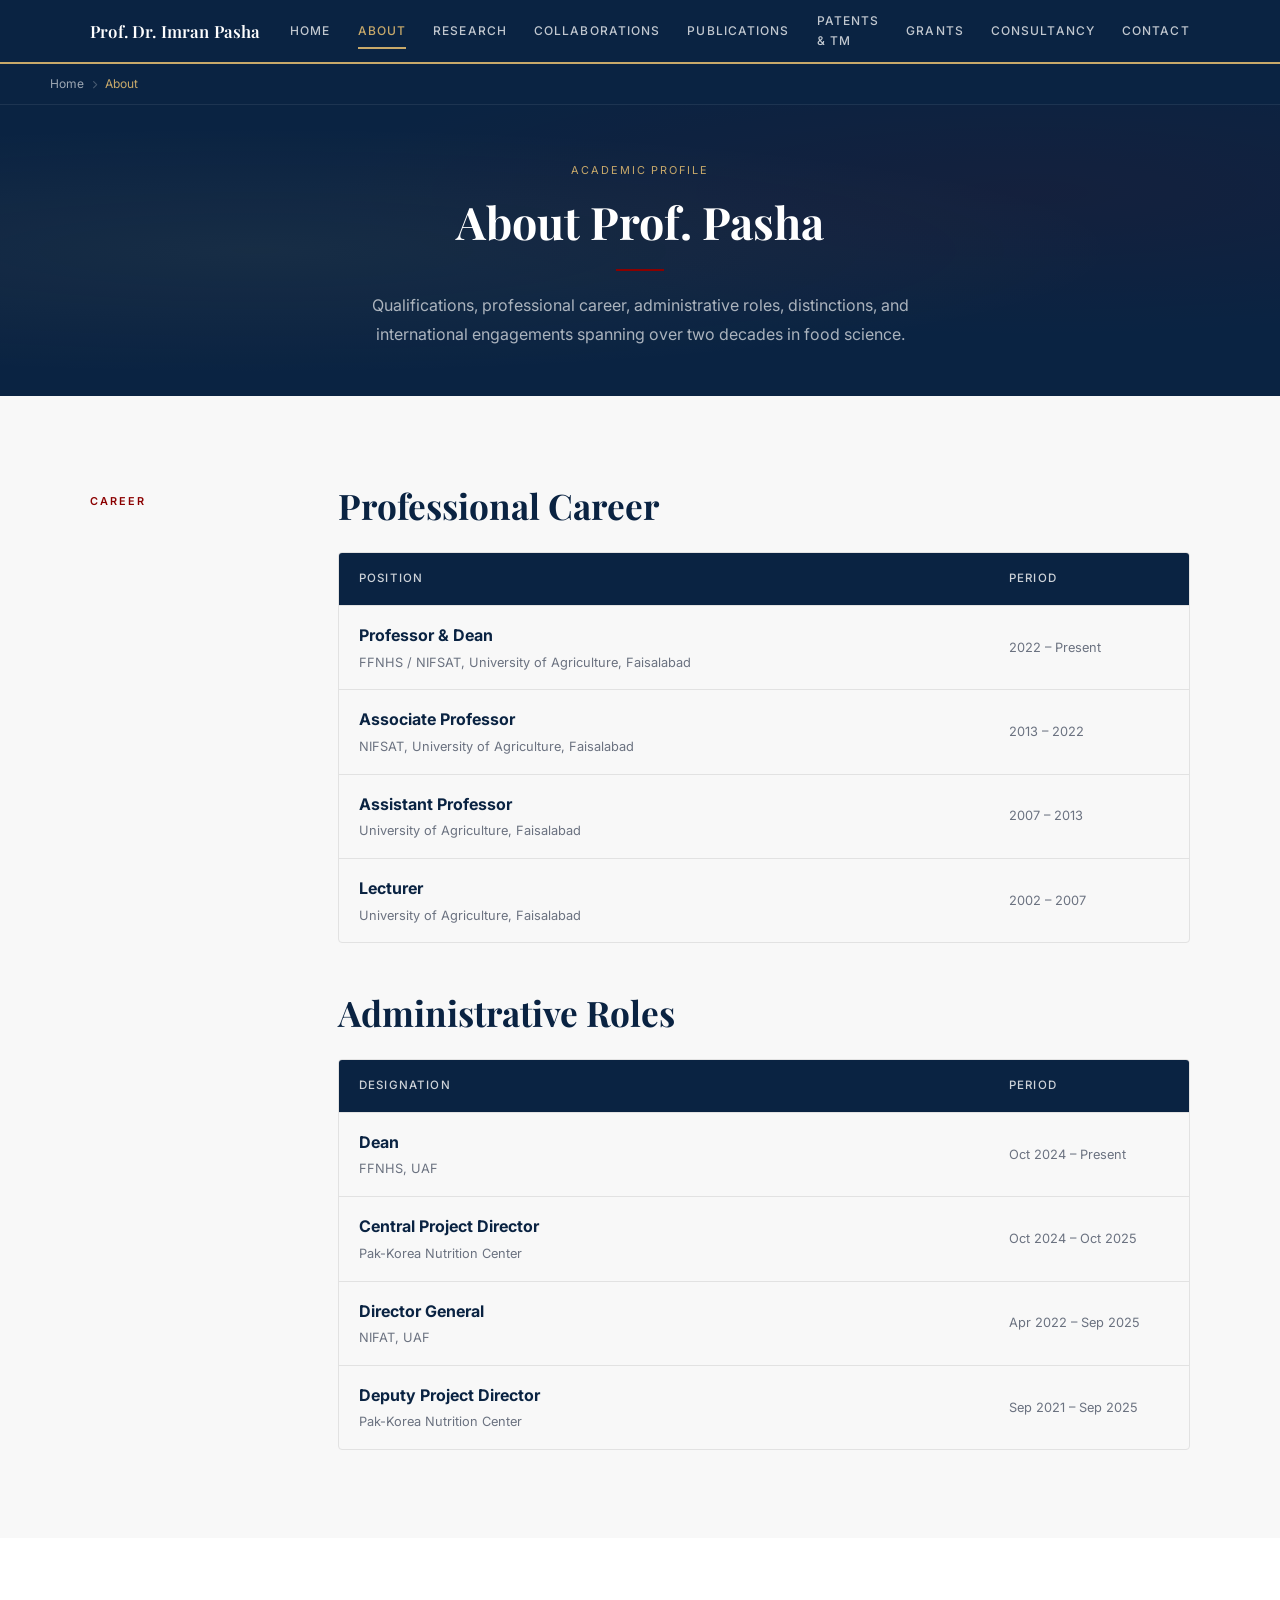
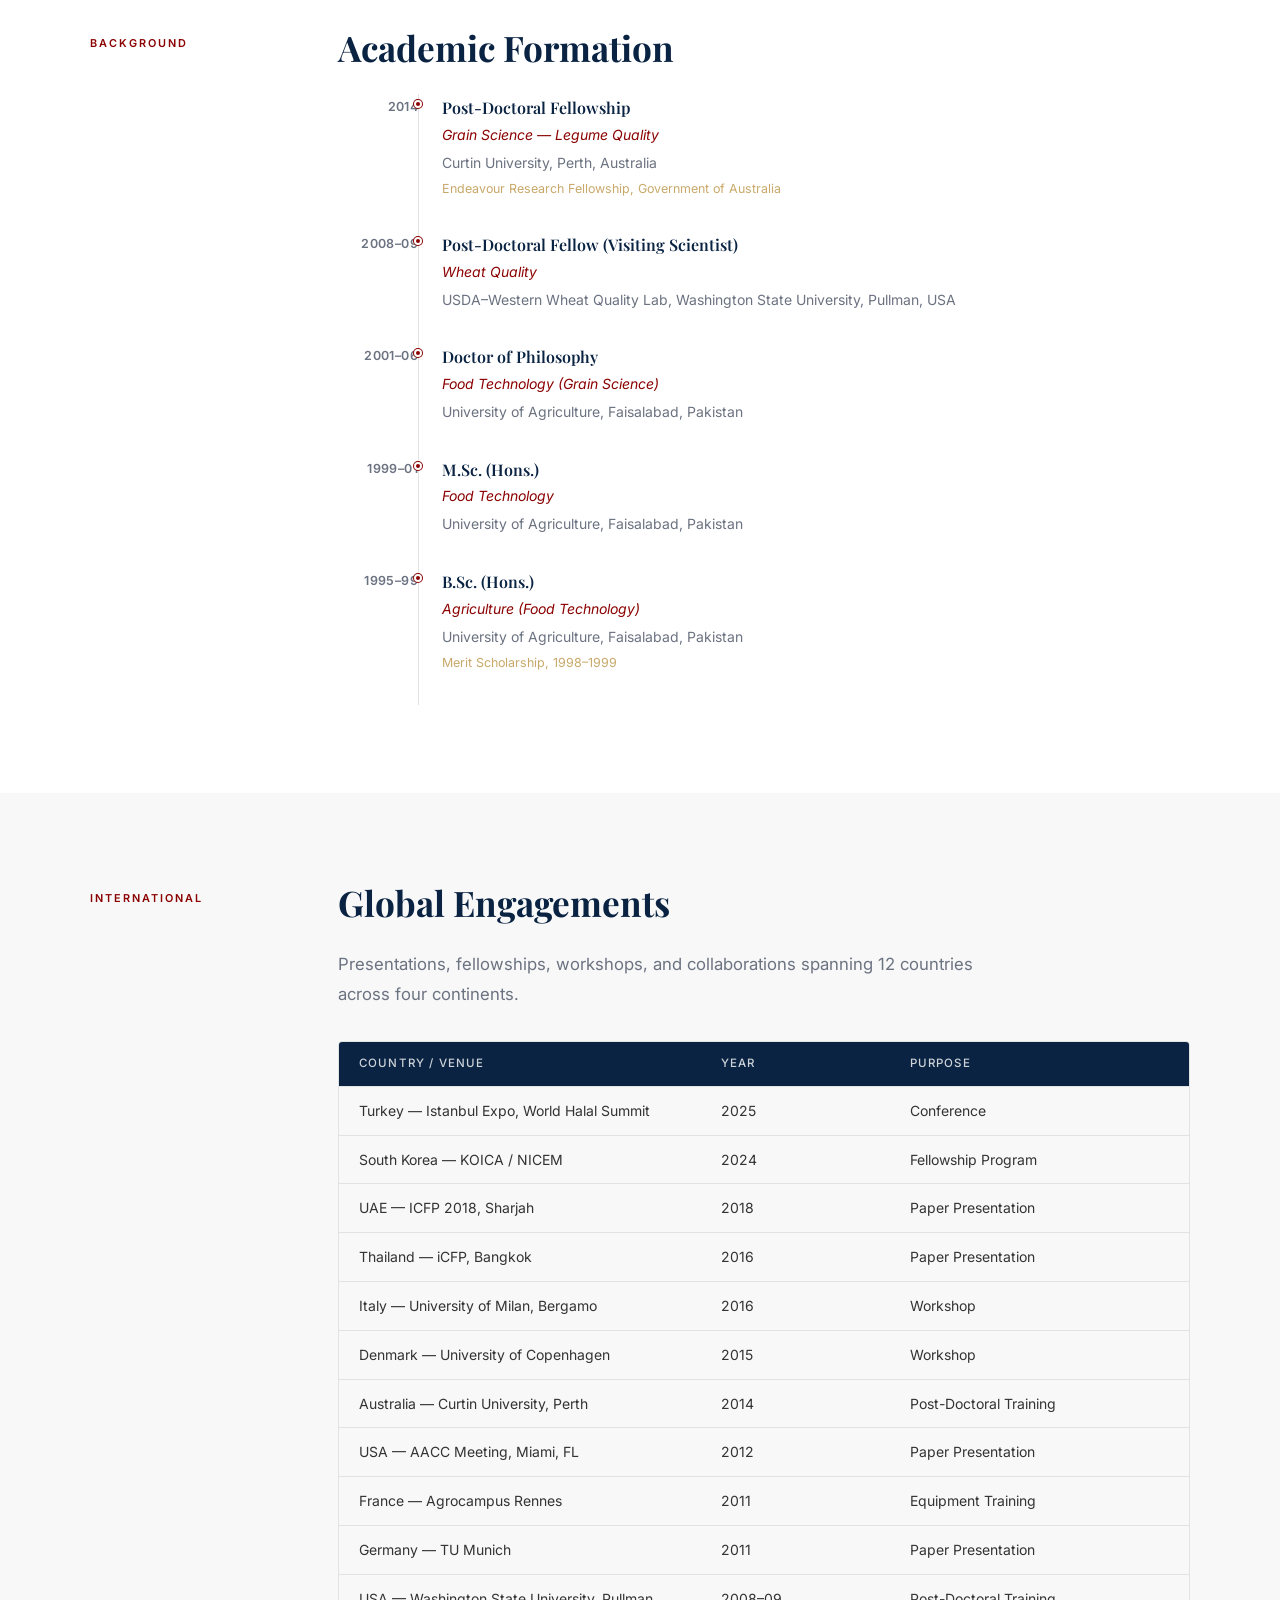
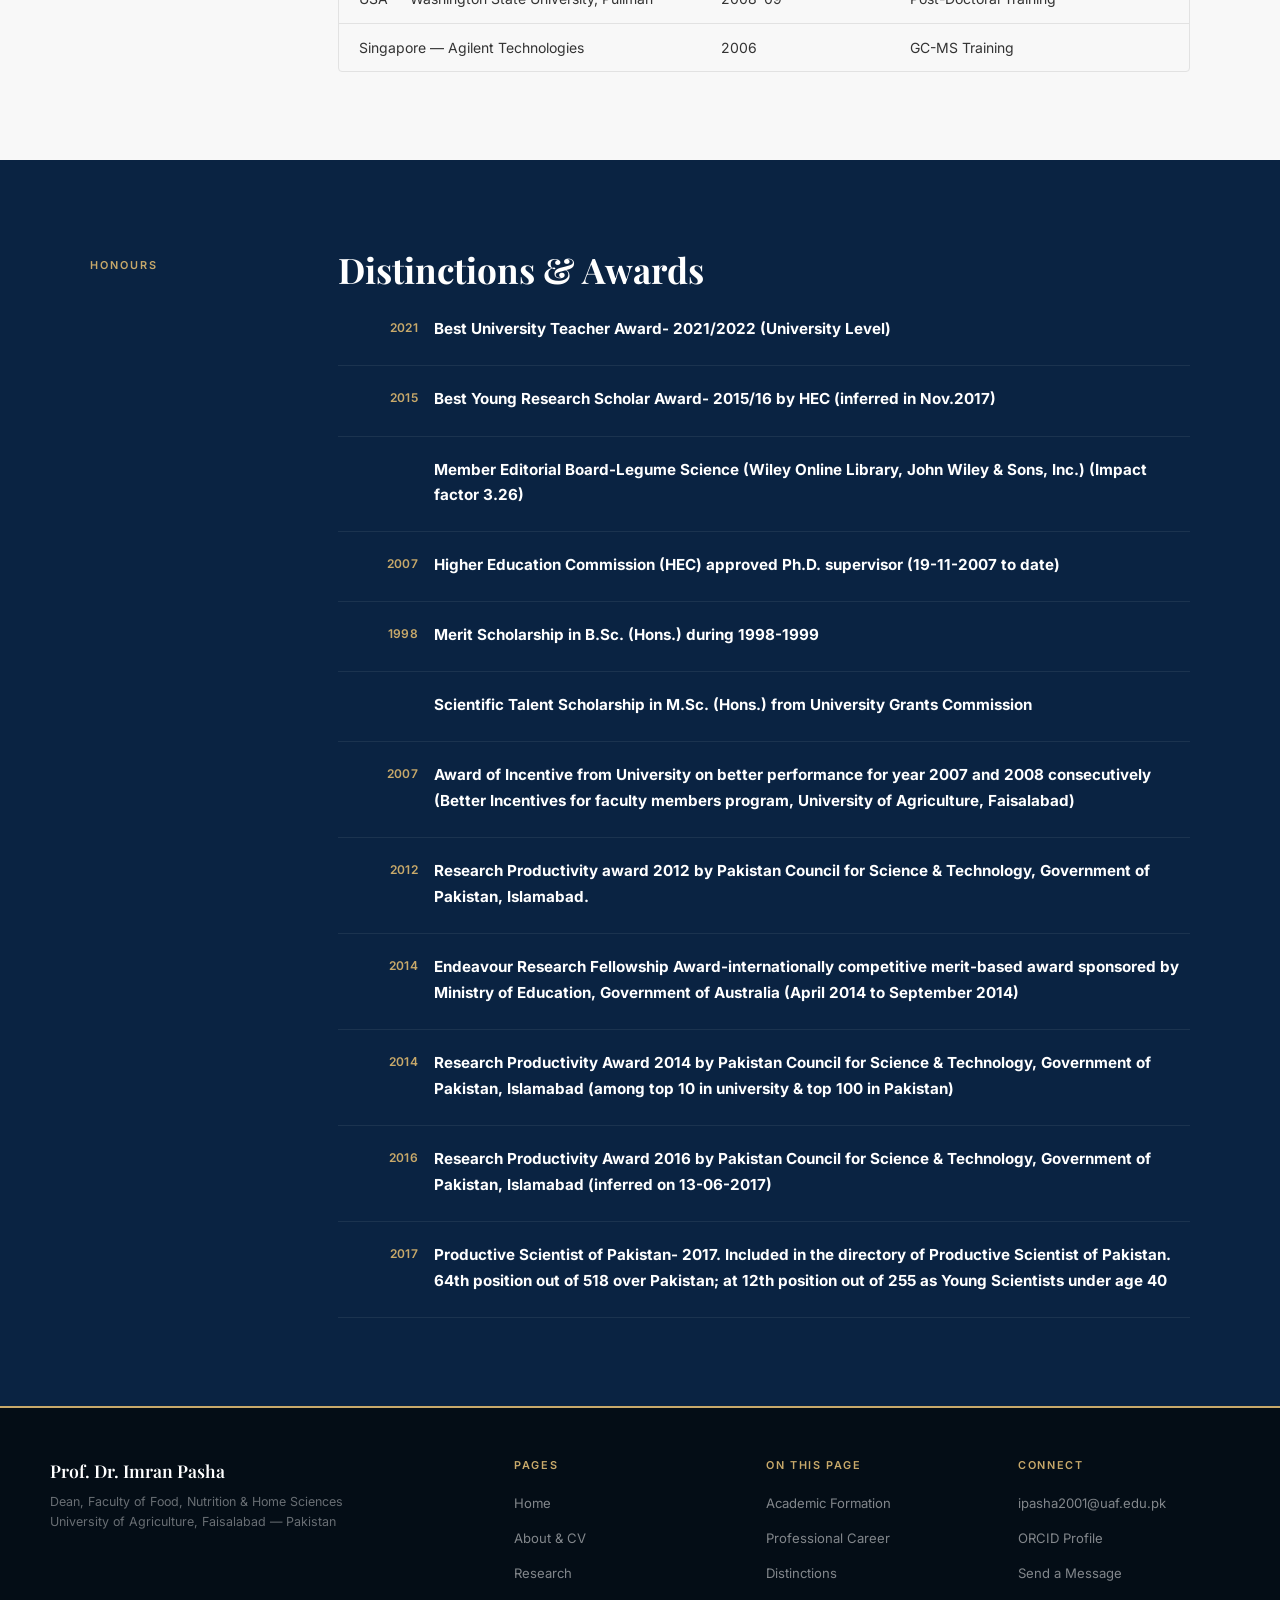
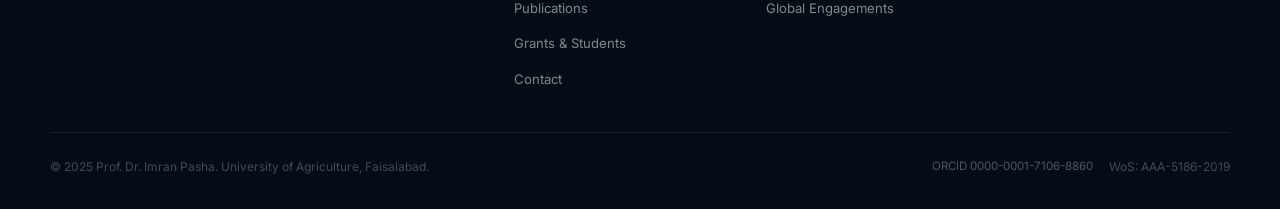
==== commit 8f59f3c3: "Added separate pages for Collaboration, Patents, and Consultancy. Also added font awesome icons. Pro" ====
--- a/about.html
+++ b/about.html
@@ -9,6 +9,7 @@
   <link rel="preconnect" href="https://fonts.gstatic.com" crossorigin />
   <link href="https://fonts.googleapis.com/css2?family=Playfair+Display:ital,wght@0,400;0,600;0,700;1,400&family=Inter:wght@300;400;500;600&display=swap" rel="stylesheet" />
   <link rel="stylesheet" href="style.css" />
+  <link rel="stylesheet" href="https://cdnjs.cloudflare.com/ajax/libs/font-awesome/6.4.0/css/all.min.css" />
 </head>
 <body>
 
@@ -20,11 +21,14 @@
         <li><a href="index.html">Home</a></li>
         <li><a href="about.html">About</a></li>
         <li><a href="research.html">Research</a></li>
+        <li><a href="international-collaborations.html">Collaborations</a></li>
         <li><a href="publications.html">Publications</a></li>
+        <li><a href="patents-trademarks.html">Patents &amp; TM</a></li>
         <li><a href="grants.html">Grants</a></li>
+        <li><a href="consultancy-policy.html">Consultancy</a></li>
         <li><a href="contact.html">Contact</a></li>
       </ul>
-      <button class="nav-toggle" aria-label="Toggle navigation menu" aria-expanded="false">&#9776;</button>
+      <button class="nav-toggle" aria-label="Toggle navigation menu" aria-expanded="false"><i class="fa-solid fa-bars"></i></button>
     </div>
   </nav>
 
@@ -32,7 +36,7 @@
   <div class="breadcrumb">
     <div class="breadcrumb-inner">
       <a href="index.html">Home</a>
-      <span class="breadcrumb-sep">›</span>
+      <span class="breadcrumb-sep"><i class="fa-solid fa-chevron-right" style="font-size: 0.7em;"></i></span>
       <span class="breadcrumb-current">About</span>
     </div>
   </div>
@@ -47,62 +51,6 @@
     </div>
   </div>
 
-  <!-- Education Timeline -->
-  <section class="section" id="education">
-    <div class="container two-col">
-      <div class="section-label-col">
-        <span class="section-label">Background</span>
-      </div>
-      <div class="section-content-col">
-        <h2 class="section-heading">Academic Formation</h2>
-        <div class="timeline">
-          <div class="tl-item">
-            <div class="tl-year">2014</div>
-            <div class="tl-body">
-              <div class="tl-degree">Post-Doctoral Fellowship</div>
-              <div class="tl-field">Grain Science — Legume Quality</div>
-              <div class="tl-inst">Curtin University, Perth, Australia</div>
-              <div class="tl-note">Endeavour Research Fellowship, Government of Australia</div>
-            </div>
-          </div>
-          <div class="tl-item">
-            <div class="tl-year">2008–09</div>
-            <div class="tl-body">
-              <div class="tl-degree">Post-Doctoral Fellow (Visiting Scientist)</div>
-              <div class="tl-field">Wheat Quality</div>
-              <div class="tl-inst">USDA–Western Wheat Quality Lab, Washington State University, Pullman, USA</div>
-            </div>
-          </div>
-          <div class="tl-item">
-            <div class="tl-year">2001–06</div>
-            <div class="tl-body">
-              <div class="tl-degree">Doctor of Philosophy</div>
-              <div class="tl-field">Food Technology (Grain Science)</div>
-              <div class="tl-inst">University of Agriculture, Faisalabad, Pakistan</div>
-            </div>
-          </div>
-          <div class="tl-item">
-            <div class="tl-year">1999–01</div>
-            <div class="tl-body">
-              <div class="tl-degree">M.Sc. (Hons.)</div>
-              <div class="tl-field">Food Technology</div>
-              <div class="tl-inst">University of Agriculture, Faisalabad, Pakistan</div>
-            </div>
-          </div>
-          <div class="tl-item">
-            <div class="tl-year">1995–99</div>
-            <div class="tl-body">
-              <div class="tl-degree">B.Sc. (Hons.)</div>
-              <div class="tl-field">Agriculture (Food Technology)</div>
-              <div class="tl-inst">University of Agriculture, Faisalabad, Pakistan</div>
-              <div class="tl-note">Merit Scholarship, 1998–1999</div>
-            </div>
-          </div>
-        </div>
-      </div>
-    </div>
-  </section>
-
   <!-- Professional Career -->
   <section class="section section-alt" id="career">
     <div class="container two-col">
@@ -120,28 +68,28 @@
               <strong>Professor &amp; Dean</strong>
               <div class="ct-sub">FFNHS / NIFSAT, University of Agriculture, Faisalabad</div>
             </div>
-            <span class="ct-period">2022 – Present</span>
+            <span class="ct-period">2022 &#8211; Present</span>
           </div>
           <div class="ct-row">
             <div>
               <strong>Associate Professor</strong>
               <div class="ct-sub">NIFSAT, University of Agriculture, Faisalabad</div>
             </div>
-            <span class="ct-period">2013 – 2022</span>
+            <span class="ct-period">2013 &#8211; 2022</span>
           </div>
           <div class="ct-row">
             <div>
               <strong>Assistant Professor</strong>
               <div class="ct-sub">University of Agriculture, Faisalabad</div>
             </div>
-            <span class="ct-period">2007 – 2013</span>
+            <span class="ct-period">2007 &#8211; 2013</span>
           </div>
           <div class="ct-row">
             <div>
               <strong>Lecturer</strong>
               <div class="ct-sub">University of Agriculture, Faisalabad</div>
             </div>
-            <span class="ct-period">2002 – 2007</span>
+            <span class="ct-period">2002 &#8211; 2007</span>
           </div>
         </div>
 
@@ -152,91 +100,77 @@
           </div>
           <div class="ct-row">
             <div><strong>Dean</strong><div class="ct-sub">FFNHS, UAF</div></div>
-            <span class="ct-period">Oct 2024 – Present</span>
+            <span class="ct-period">Oct 2024 &#8211; Present</span>
           </div>
           <div class="ct-row">
             <div><strong>Central Project Director</strong><div class="ct-sub">Pak-Korea Nutrition Center</div></div>
-            <span class="ct-period">Oct 2024 – Oct 2025</span>
+            <span class="ct-period">Oct 2024 &#8211; Oct 2025</span>
           </div>
           <div class="ct-row">
             <div><strong>Director General</strong><div class="ct-sub">NIFAT, UAF</div></div>
-            <span class="ct-period">Apr 2022 – Sep 2025</span>
+            <span class="ct-period">Apr 2022 &#8211; Sep 2025</span>
           </div>
           <div class="ct-row">
             <div><strong>Deputy Project Director</strong><div class="ct-sub">Pak-Korea Nutrition Center</div></div>
-            <span class="ct-period">Sep 2021 – Sep 2025</span>
+            <span class="ct-period">Sep 2021 &#8211; Sep 2025</span>
           </div>
         </div>
       </div>
     </div>
   </section>
 
-  <!-- Awards & Distinctions -->
-  <section class="section section-dark" id="awards">
+   <!-- Education Timeline -->
+  <section class="section" id="education">
     <div class="container two-col">
       <div class="section-label-col">
-        <span class="section-label text-gold">Honours</span>
+        <span class="section-label">Background</span>
       </div>
       <div class="section-content-col">
-        <h2 class="section-heading text-white">Distinctions &amp; Awards</h2>
-        <ul class="awards-list">
-          <li>
-            <span class="award-year">2021/22</span>
-            <div>
-              <strong>Best University Teacher Award</strong>
-              <p>University of Agriculture, Faisalabad — University Level</p>
-            </div>
-          </li>
-          <li>
-            <span class="award-year">2017</span>
-            <div>
-              <strong>Productive Scientist of Pakistan</strong>
-              <p>64th nationally; 12th among Young Scientists under 40 (255 listed)</p>
-            </div>
-          </li>
-          <li>
-            <span class="award-year">2015/16</span>
-            <div>
-              <strong>Best Young Research Scholar Award</strong>
-              <p>Higher Education Commission (HEC), conferred 2017</p>
-            </div>
-          </li>
-          <li>
-            <span class="award-year">2014</span>
-            <div>
-              <strong>Endeavour Research Fellowship</strong>
-              <p>Internationally competitive merit-based award, Ministry of Education, Government of Australia</p>
-            </div>
-          </li>
-          <li>
-            <span class="award-year">2014</span>
-            <div>
-              <strong>Research Productivity Award</strong>
-              <p>Pakistan Council for Science &amp; Technology — Top 10 in University; Top 100 in Pakistan</p>
-            </div>
-          </li>
-          <li>
-            <span class="award-year">2012 &amp; 2016</span>
-            <div>
-              <strong>Research Productivity Award</strong>
-              <p>Pakistan Council for Science &amp; Technology, Islamabad</p>
-            </div>
-          </li>
-          <li>
-            <span class="award-year">2007 – Present</span>
-            <div>
-              <strong>HEC Approved PhD Supervisor</strong>
-              <p>Higher Education Commission, Pakistan</p>
-            </div>
-          </li>
-          <li>
-            <span class="award-year">Editorial</span>
-            <div>
-              <strong>Member, Editorial Board — <em>Legume Science</em></strong>
-              <p>Wiley Online Library, John Wiley &amp; Sons (Impact Factor 3.26)</p>
-            </div>
-          </li>
-        </ul>
+        <h2 class="section-heading">Academic Formation</h2>
+        <div class="timeline">
+          <div class="tl-item">
+            <div class="tl-year">2014</div>
+            <div class="tl-body">
+              <div class="tl-degree">Post-Doctoral Fellowship</div>
+              <div class="tl-field">Grain Science — Legume Quality</div>
+              <div class="tl-inst">Curtin University, Perth, Australia</div>
+              <div class="tl-note">Endeavour Research Fellowship, Government of Australia</div>
+            </div>
+          </div>
+          <div class="tl-item">
+            <div class="tl-year">2008&#8211;09</div>
+            <div class="tl-body">
+              <div class="tl-degree">Post-Doctoral Fellow (Visiting Scientist)</div>
+              <div class="tl-field">Wheat Quality</div>
+              <div class="tl-inst">USDA&#8211;Western Wheat Quality Lab, Washington State University, Pullman, USA</div>
+            </div>
+          </div>
+          <div class="tl-item">
+            <div class="tl-year">2001&#8211;06</div>
+            <div class="tl-body">
+              <div class="tl-degree">Doctor of Philosophy</div>
+              <div class="tl-field">Food Technology (Grain Science)</div>
+              <div class="tl-inst">University of Agriculture, Faisalabad, Pakistan</div>
+            </div>
+          </div>
+          <div class="tl-item">
+            <div class="tl-year">1999&#8211;01</div>
+            <div class="tl-body">
+              <div class="tl-degree">M.Sc. (Hons.)</div>
+              <div class="tl-field">Food Technology</div>
+              <div class="tl-inst">University of Agriculture, Faisalabad, Pakistan</div>
+            </div>
+          </div>
+          <div class="tl-item">
+            <div class="tl-year">1995&#8211;99</div>
+            <div class="tl-body">
+              <div class="tl-degree">B.Sc. (Hons.)</div>
+              <div class="tl-field">Agriculture (Food Technology)</div>
+              <div class="tl-inst">University of Agriculture, Faisalabad, Pakistan</div>
+              <div class="tl-note">Merit Scholarship, 1998&#8211;1999</div>
+            </div>
+          </div>
+        </div>
       </div>
     </div>
   </section>
@@ -285,7 +219,7 @@
             <span>Germany — TU Munich</span><span>2011</span><span>Paper Presentation</span>
           </div>
           <div class="country-row">
-            <span>USA — Washington State University, Pullman</span><span>2008–09</span><span>Post-Doctoral Training</span>
+            <span>USA — Washington State University, Pullman</span><span>2008&#8211;09</span><span>Post-Doctoral Training</span>
           </div>
           <div class="country-row">
             <span>Singapore — Agilent Technologies</span><span>2006</span><span>GC-MS Training</span>
@@ -295,6 +229,92 @@
     </div>
   </section>
 
+
+  <!-- Awards & Distinctions -->
+  <section class="section section-dark" id="awards">
+    <div class="container two-col">
+      <div class="section-label-col">
+        <span class="section-label text-gold">Honours</span>
+      </div>
+      <div class="section-content-col">
+        <h2 class="section-heading text-white">Distinctions &amp; Awards</h2>
+        <ul class="awards-list">
+          <li>
+            <span class="award-year">2021</span>
+            <div>
+              <strong>Best University Teacher Award- 2021/2022 (University Level)</strong>
+            </div>
+          </li>
+          <li>
+            <span class="award-year">2015</span>
+            <div>
+              <strong>Best Young Research Scholar Award- 2015/16 by HEC (inferred in Nov.2017)</strong>
+            </div>
+          </li>
+          <li>
+            <span class="award-year"></span>
+            <div>
+              <strong>Member Editorial Board-Legume Science (Wiley Online Library, John Wiley & Sons, Inc.) (Impact factor 3.26)</strong>
+            </div>
+          </li>
+          <li>
+            <span class="award-year">2007</span>
+            <div>
+              <strong>Higher Education Commission (HEC) approved Ph.D. supervisor (19-11-2007 to date)</strong>
+            </div>
+          </li>
+          <li>
+            <span class="award-year">1998</span>
+            <div>
+              <strong>Merit Scholarship in B.Sc. (Hons.) during 1998-1999</strong>
+            </div>
+          </li>
+          <li>
+            <span class="award-year"></span>
+            <div>
+              <strong>Scientific Talent Scholarship in M.Sc. (Hons.) from University Grants Commission</strong>
+            </div>
+          </li>
+          <li>
+            <span class="award-year">2007</span>
+            <div>
+              <strong>Award of Incentive from University on better performance for year 2007 and 2008 consecutively (Better Incentives for faculty members program, University of Agriculture, Faisalabad)</strong>
+            </div>
+          </li>
+          <li>
+            <span class="award-year">2012</span>
+            <div>
+              <strong>Research Productivity award 2012 by Pakistan Council for Science & Technology, Government of Pakistan, Islamabad.</strong>
+            </div>
+          </li>
+          <li>
+            <span class="award-year">2014</span>
+            <div>
+              <strong>Endeavour Research Fellowship Award-internationally competitive merit-based award sponsored by Ministry of Education, Government of Australia (April 2014 to September 2014)</strong>
+            </div>
+          </li>
+          <li>
+            <span class="award-year">2014</span>
+            <div>
+              <strong>Research Productivity Award 2014 by Pakistan Council for Science & Technology, Government of Pakistan, Islamabad (among top 10 in university & top 100 in Pakistan)</strong>
+            </div>
+          </li>
+          <li>
+            <span class="award-year">2016</span>
+            <div>
+              <strong>Research Productivity Award 2016 by Pakistan Council for Science & Technology, Government of Pakistan, Islamabad (inferred on 13-06-2017)</strong>
+            </div>
+          </li>
+          <li>
+            <span class="award-year">2017</span>
+            <div>
+              <strong>Productive Scientist of Pakistan- 2017. Included in the directory of Productive Scientist of Pakistan. 64th position out of 518 over Pakistan; at 12th position out of 255 as Young Scientists under age 40</strong>
+            </div>
+          </li>
+</ul>
+      </div>
+    </div>
+  </section>
   <!-- Footer -->
   <footer class="footer">
     <div class="footer-grid">
@@ -340,7 +360,7 @@
     </div>
   </footer>
 
-  <button id="back-to-top" aria-label="Back to top">↑</button>
+  <button id="back-to-top" aria-label="Back to top"><i class="fa-solid fa-arrow-up"></i></button>
   <script src="main.js"></script>
 </body>
 </html>
--- a/style.css
+++ b/style.css
@@ -1074,15 +1074,15 @@
    ANIMATIONS
 ============================================================ */
 @media (prefers-reduced-motion: no-preference) {
-  .tl-item, .research-card, .pub-list li, .grant-list li,
+  .tl-item, .research-card,
   .student-card, .ql-card, .pub-box, .country-row:not(.header),
   .awards-list li {
     opacity: 0;
     transform: translateY(16px);
     transition: opacity 0.5s ease, transform 0.5s ease;
   }
-  .tl-item.visible, .research-card.visible, .pub-list li.visible,
-  .grant-list li.visible, .student-card.visible, .ql-card.visible,
+  .tl-item.visible, .research-card.visible,
+  .student-card.visible, .ql-card.visible,
   .pub-box.visible, .country-row.visible, .awards-list li.visible {
     opacity: 1;
     transform: none;
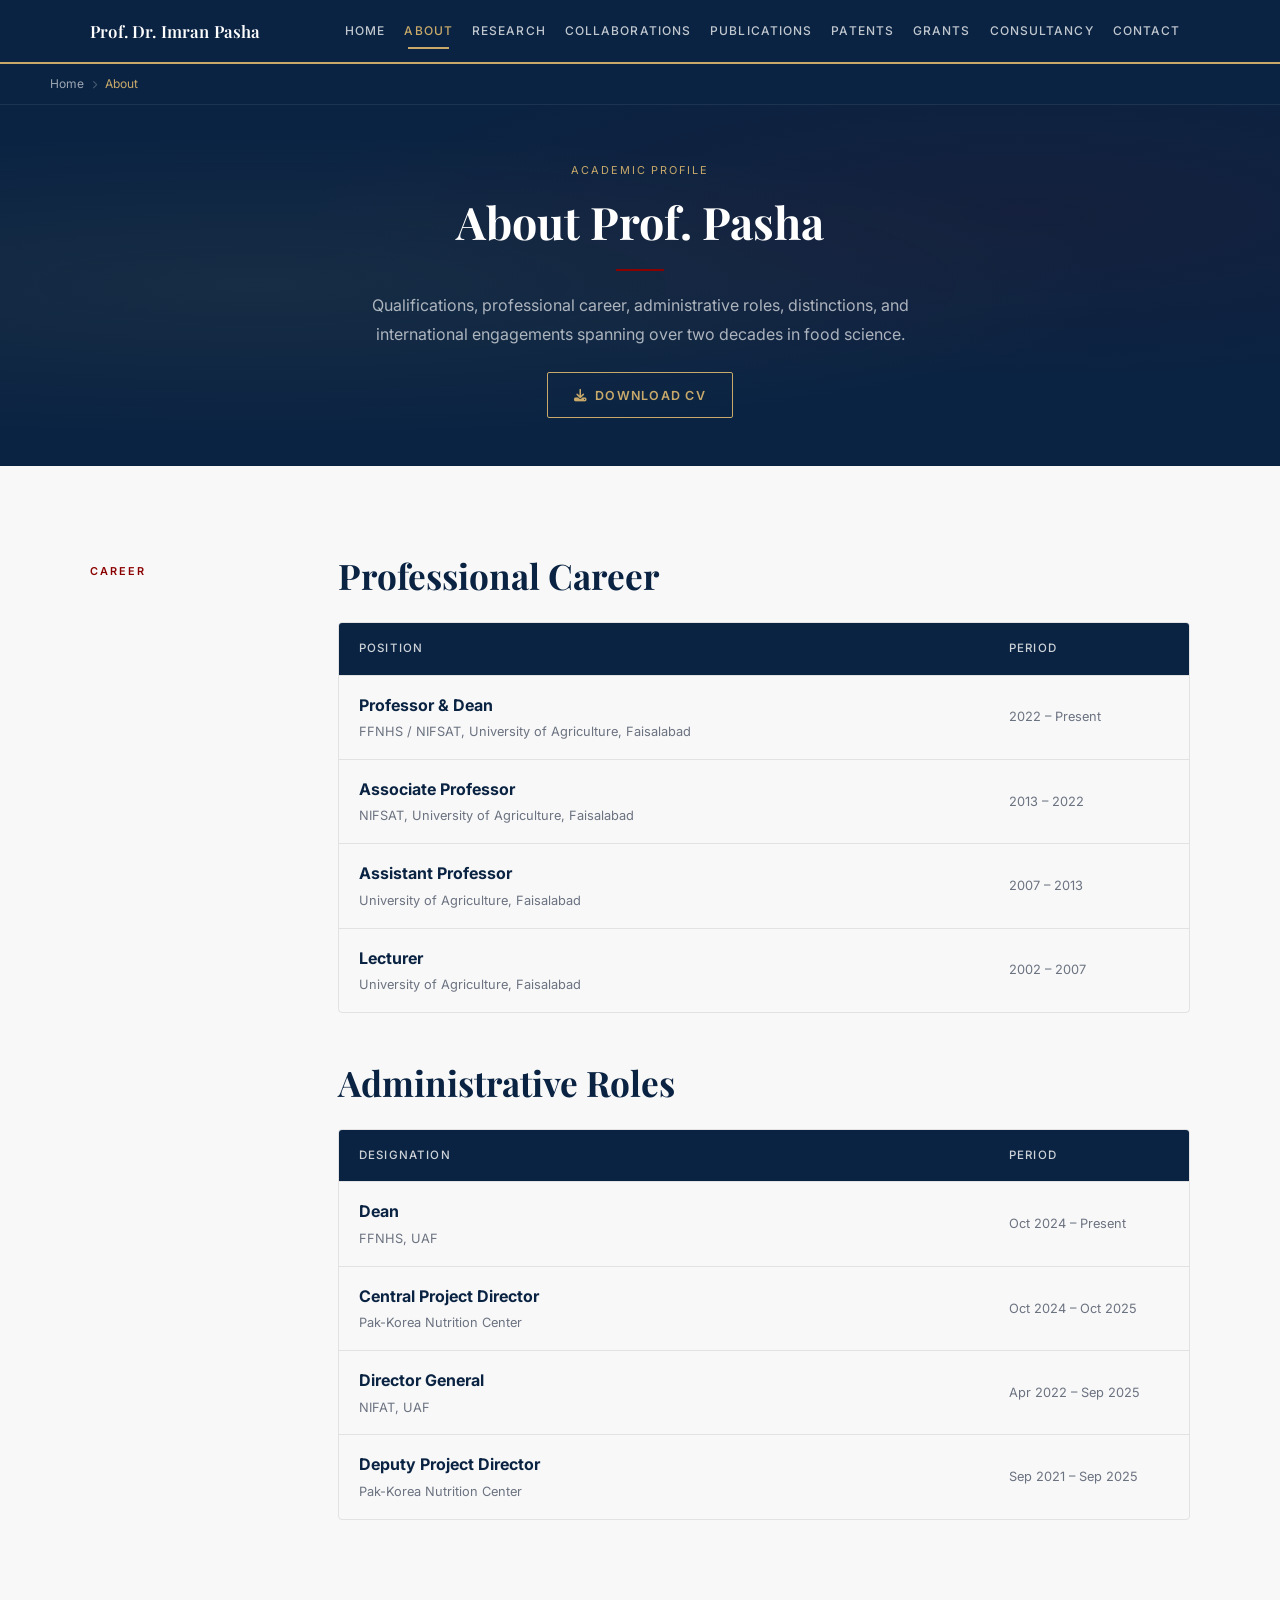
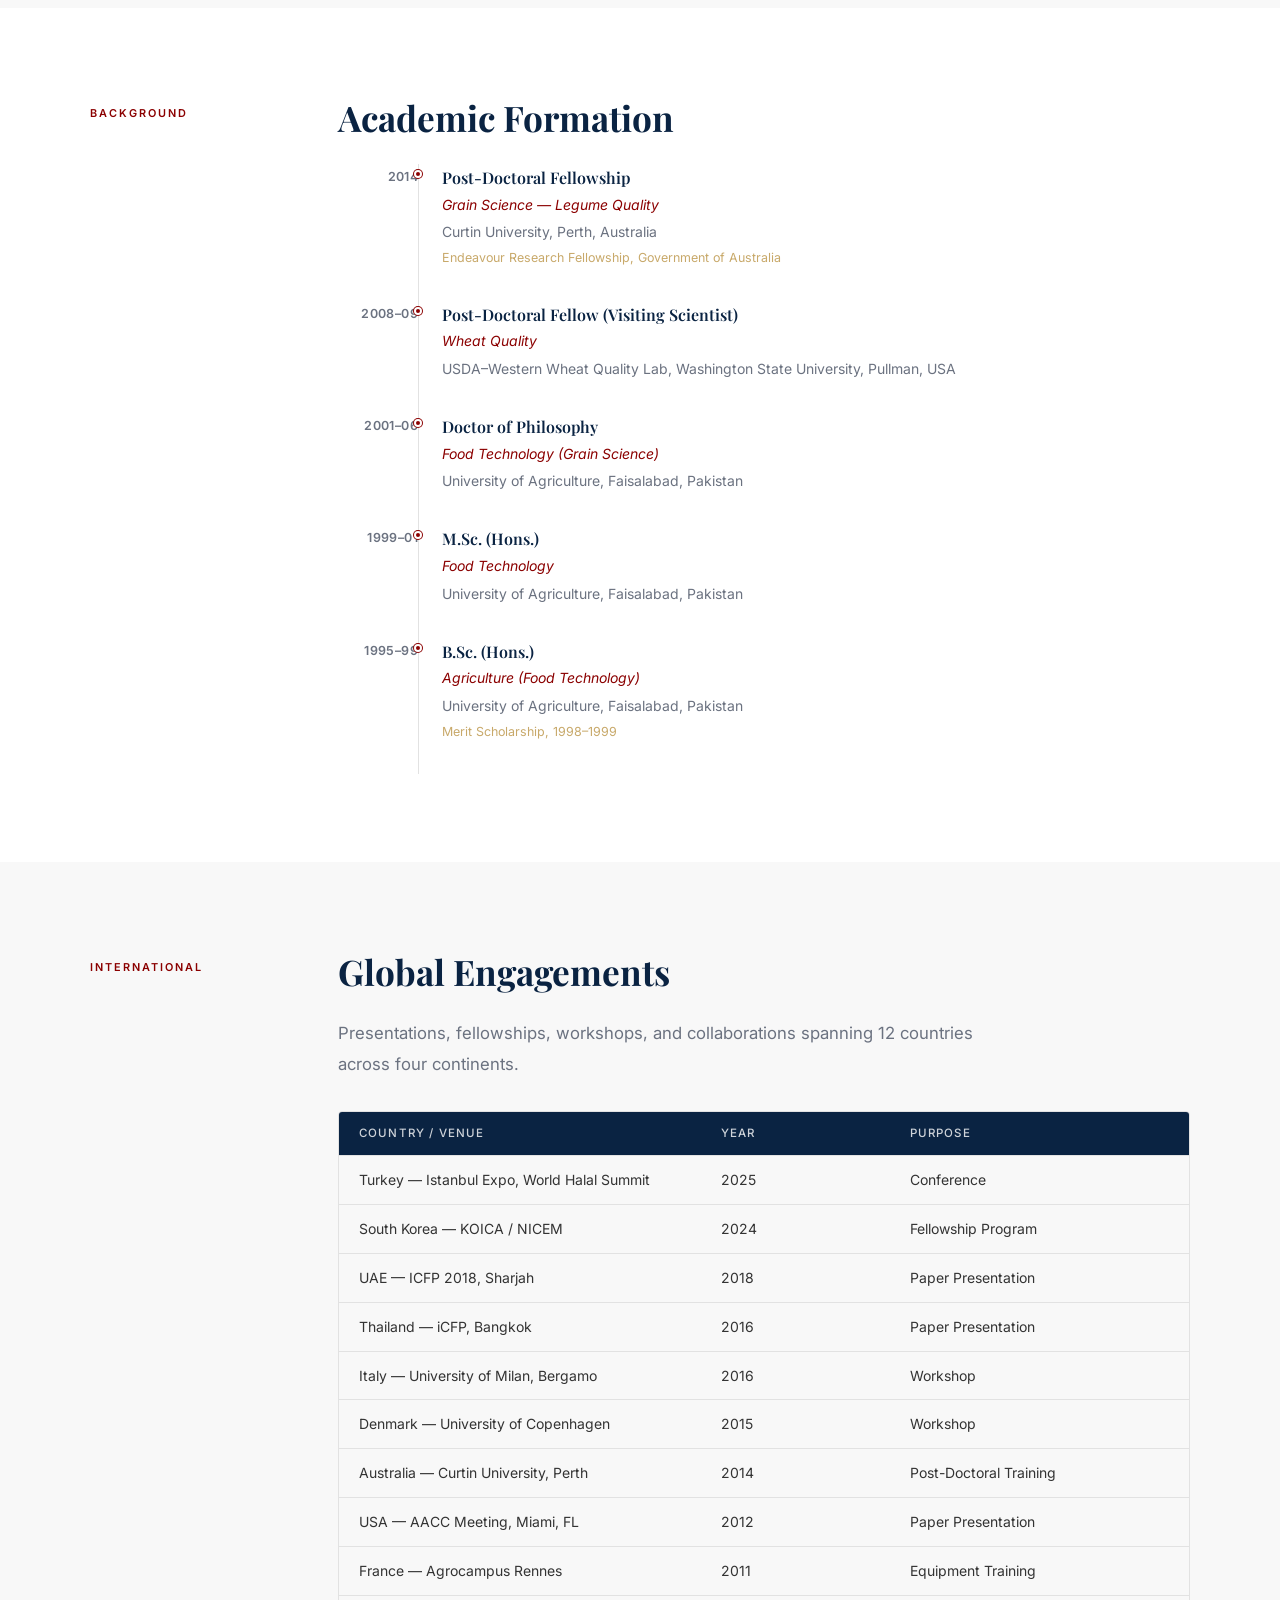
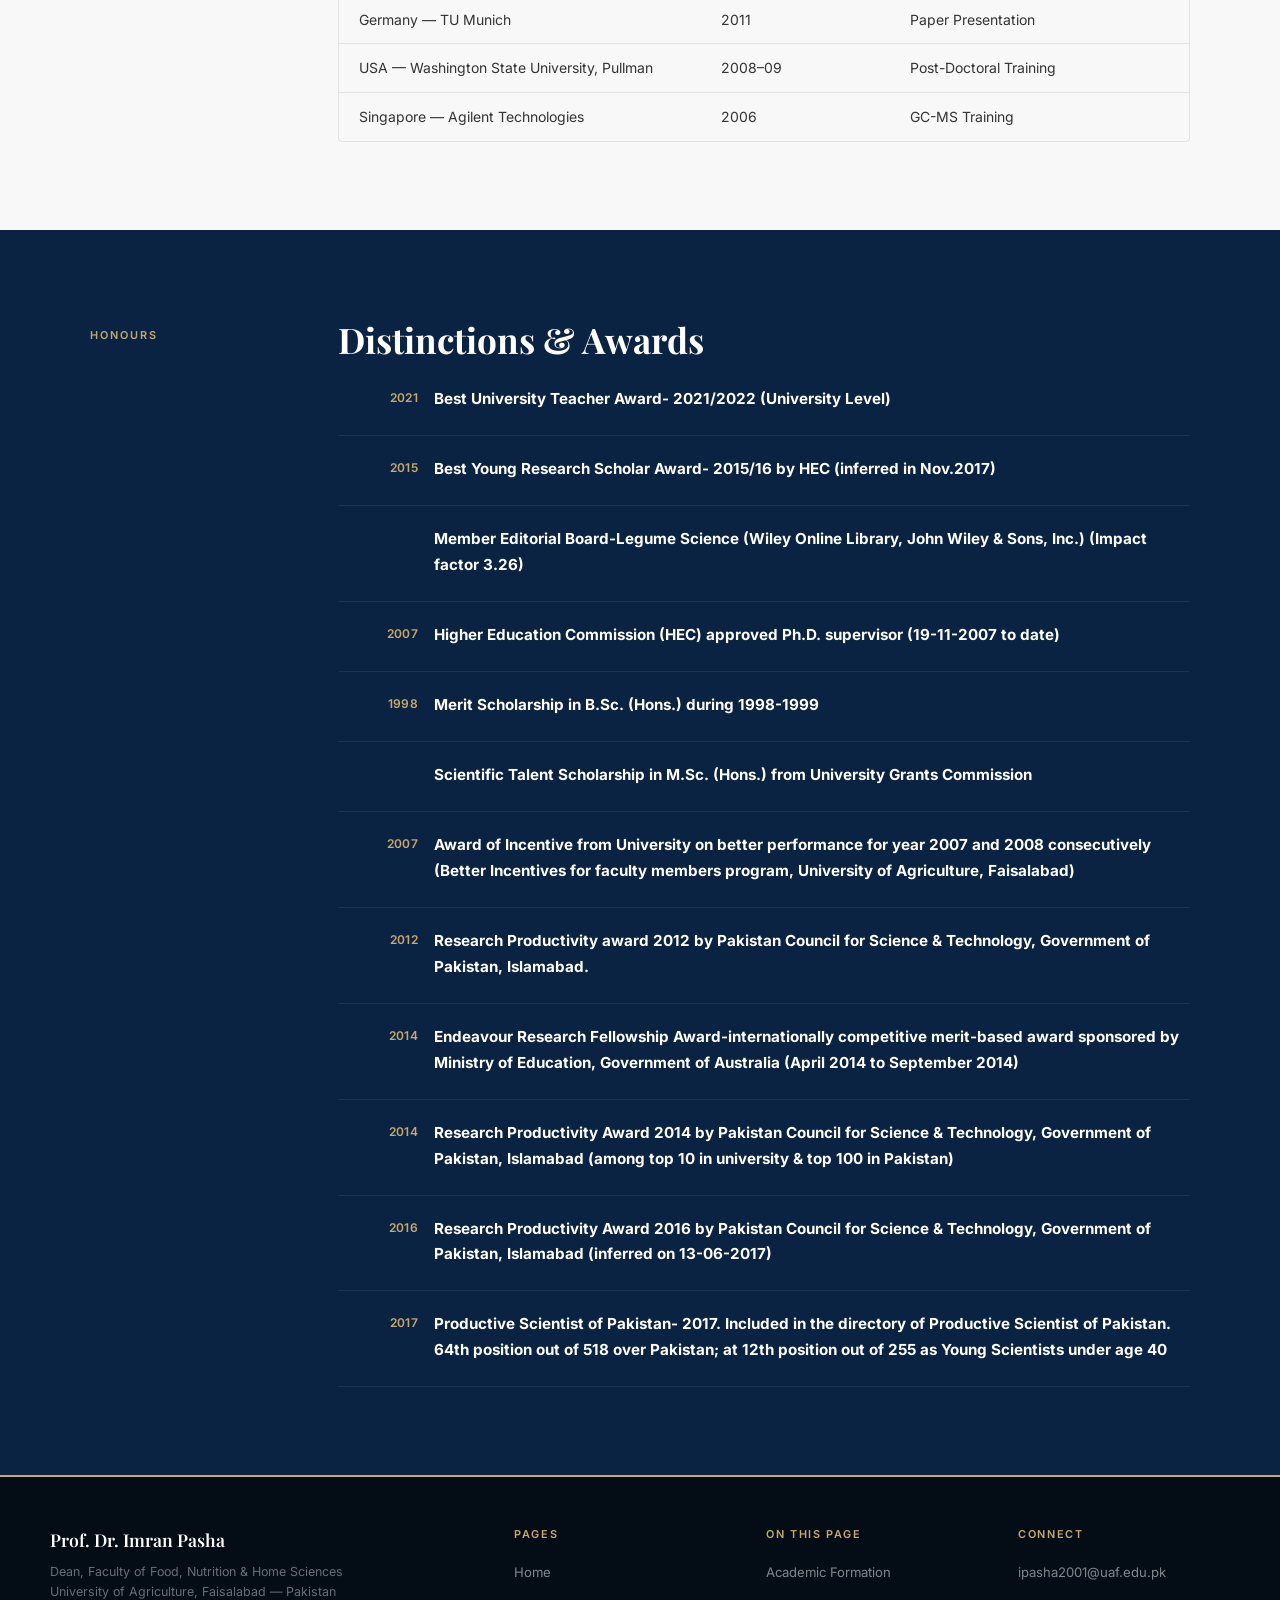
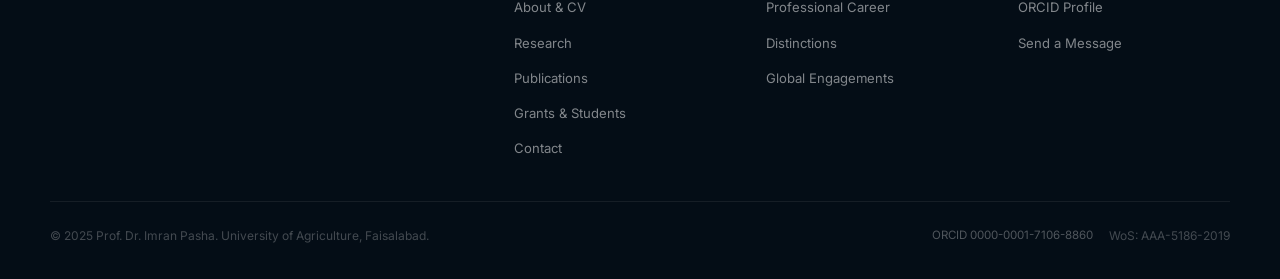
==== commit 27ba1091: "Implemented the logo on top, Downloadable CV option, refined UI" ====
--- a/about.html
+++ b/about.html
@@ -10,6 +10,7 @@
   <link href="https://fonts.googleapis.com/css2?family=Playfair+Display:ital,wght@0,400;0,600;0,700;1,400&family=Inter:wght@300;400;500;600&display=swap" rel="stylesheet" />
   <link rel="stylesheet" href="style.css" />
   <link rel="stylesheet" href="https://cdnjs.cloudflare.com/ajax/libs/font-awesome/6.4.0/css/all.min.css" />
+<link rel="icon" type="image/png" href="images/imran-pasha-logo.png" />
 </head>
 <body>
 
@@ -23,7 +24,7 @@
         <li><a href="research.html">Research</a></li>
         <li><a href="international-collaborations.html">Collaborations</a></li>
         <li><a href="publications.html">Publications</a></li>
-        <li><a href="patents-trademarks.html">Patents &amp; TM</a></li>
+        <li><a href="patents-trademarks.html">Patents</a></li>
         <li><a href="grants.html">Grants</a></li>
         <li><a href="consultancy-policy.html">Consultancy</a></li>
         <li><a href="contact.html">Contact</a></li>
@@ -48,6 +49,9 @@
       <h1>About Prof. Pasha</h1>
       <div class="page-hero-divider"></div>
       <p>Qualifications, professional career, administrative roles, distinctions, and international engagements spanning over two decades in food science.</p>
+      <div style="margin-top: 1.5rem;">
+        <a href="data/Imran_Pasha_CV.docx" download="Imran_Pasha_CV.docx" class="btn-outline" style="border-color: var(--gold); color: var(--gold);"><i class="fa-solid fa-download" style="margin-right: 0.5rem;"></i>Download CV</a>
+      </div>
     </div>
   </div>
 
--- a/style.css
+++ b/style.css
@@ -85,6 +85,7 @@
   letter-spacing: 0.01em;
   white-space: nowrap;
   flex-shrink: 0;
+  margin-right: auto;
 }
 .nav-logo:hover { text-decoration: none; color: var(--gold); }
 
@@ -102,7 +103,7 @@
   color: rgba(255,255,255,0.75);
   font-weight: 500;
   transition: color 0.2s;
-  padding: 0.5rem 0.85rem;
+  padding: 0.5rem 0.6rem;
   display: block;
   position: relative;
 }
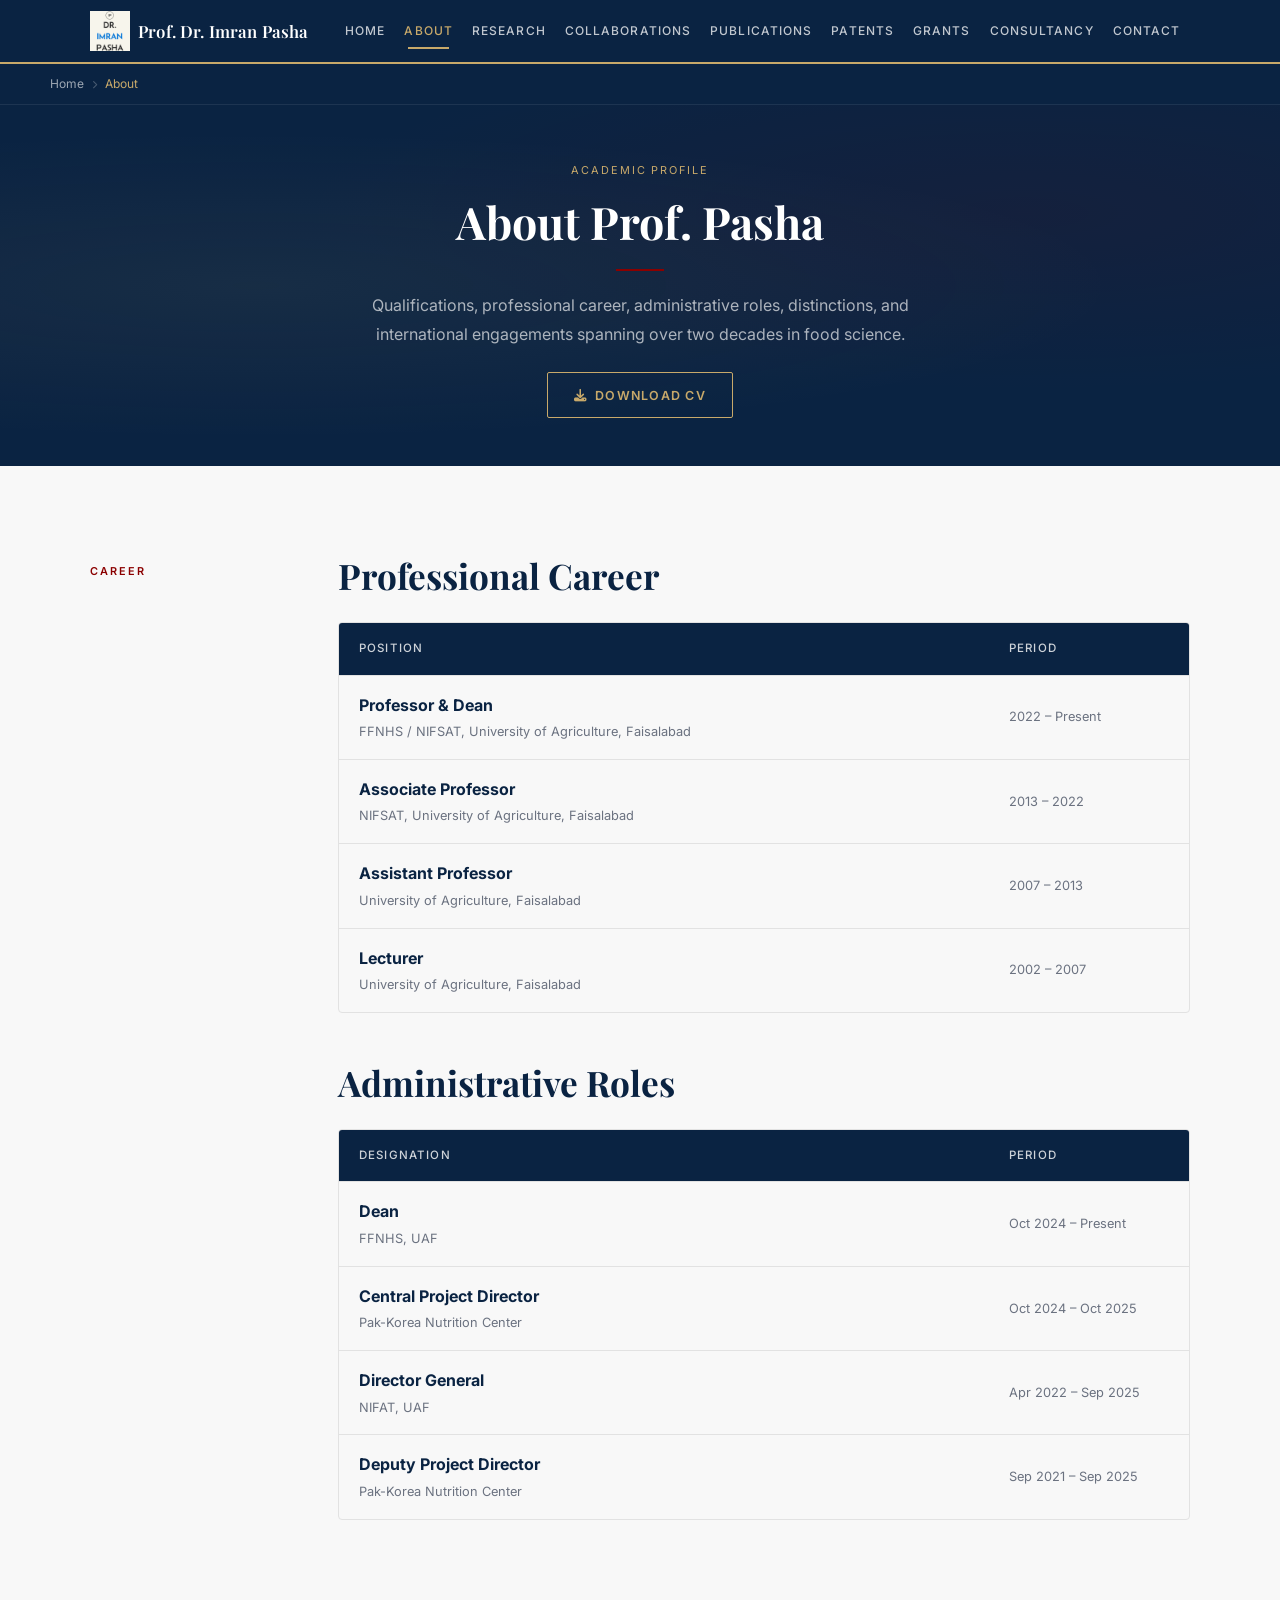
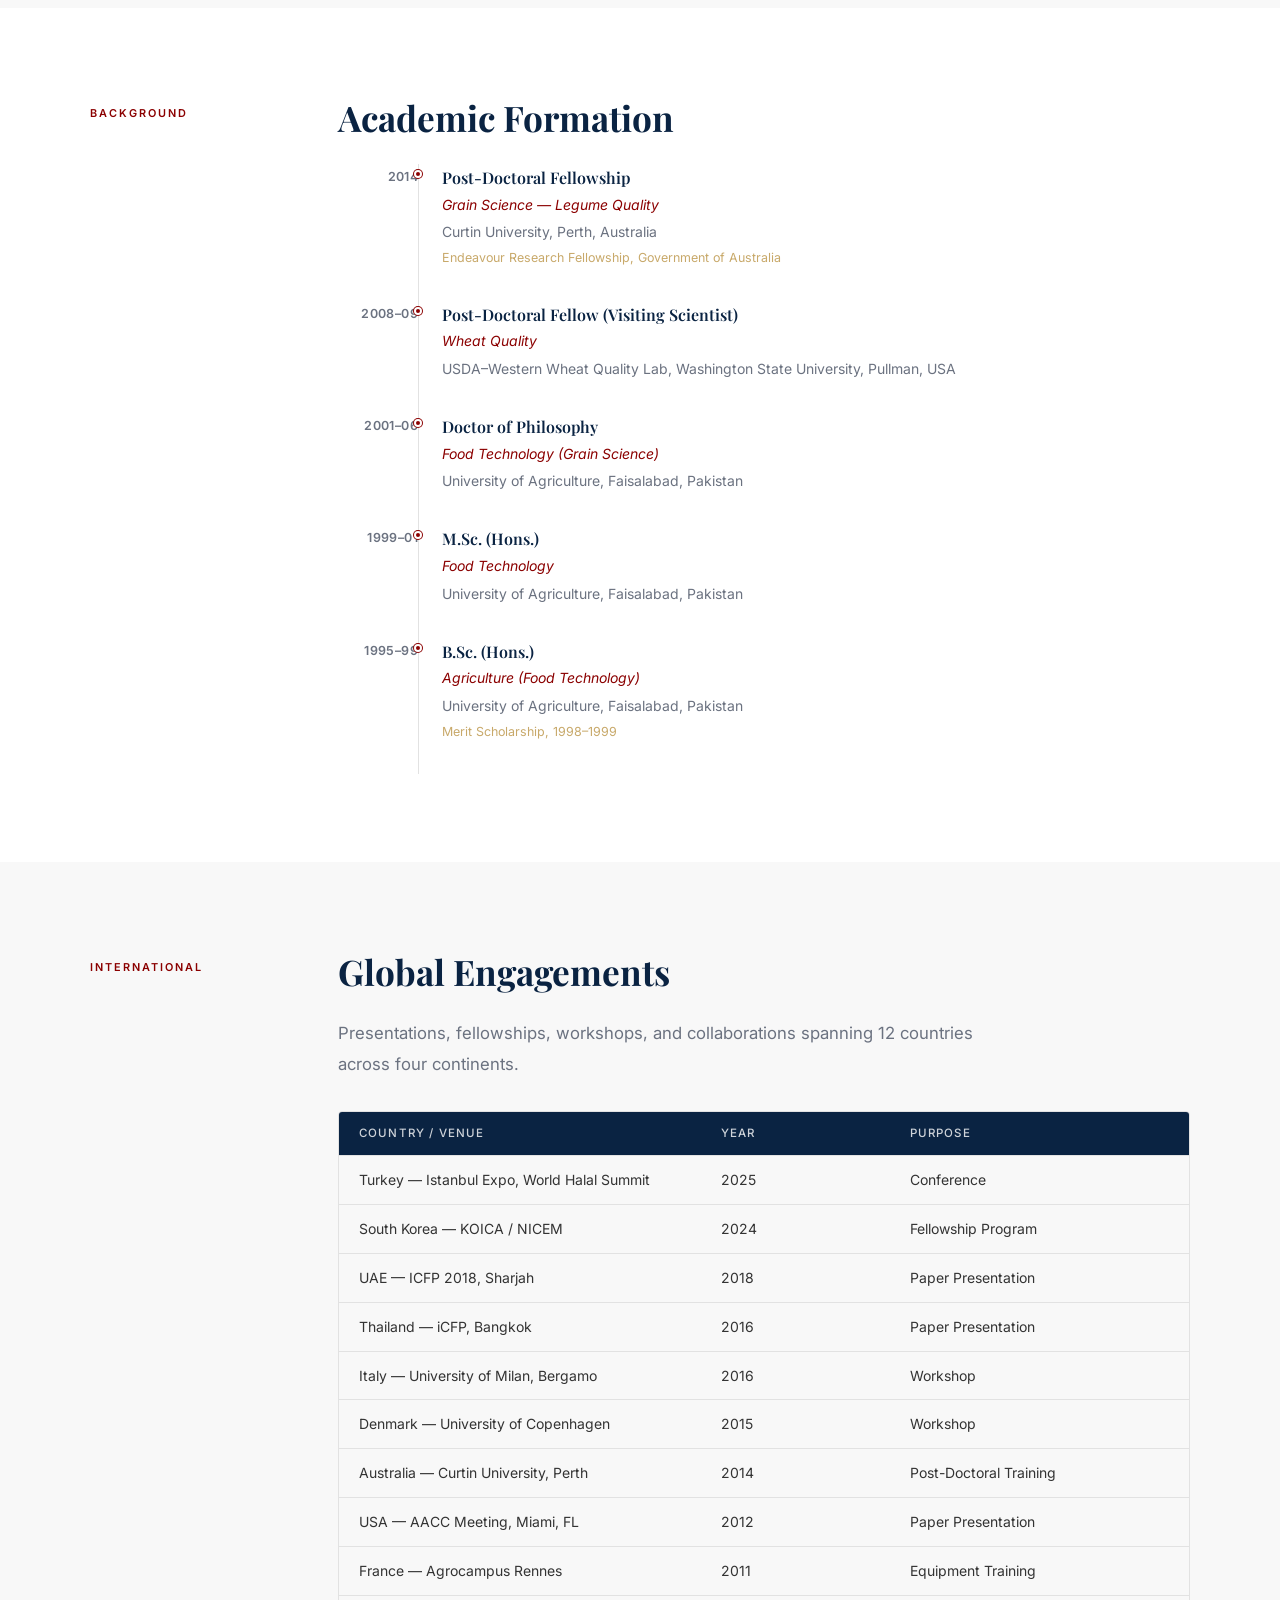
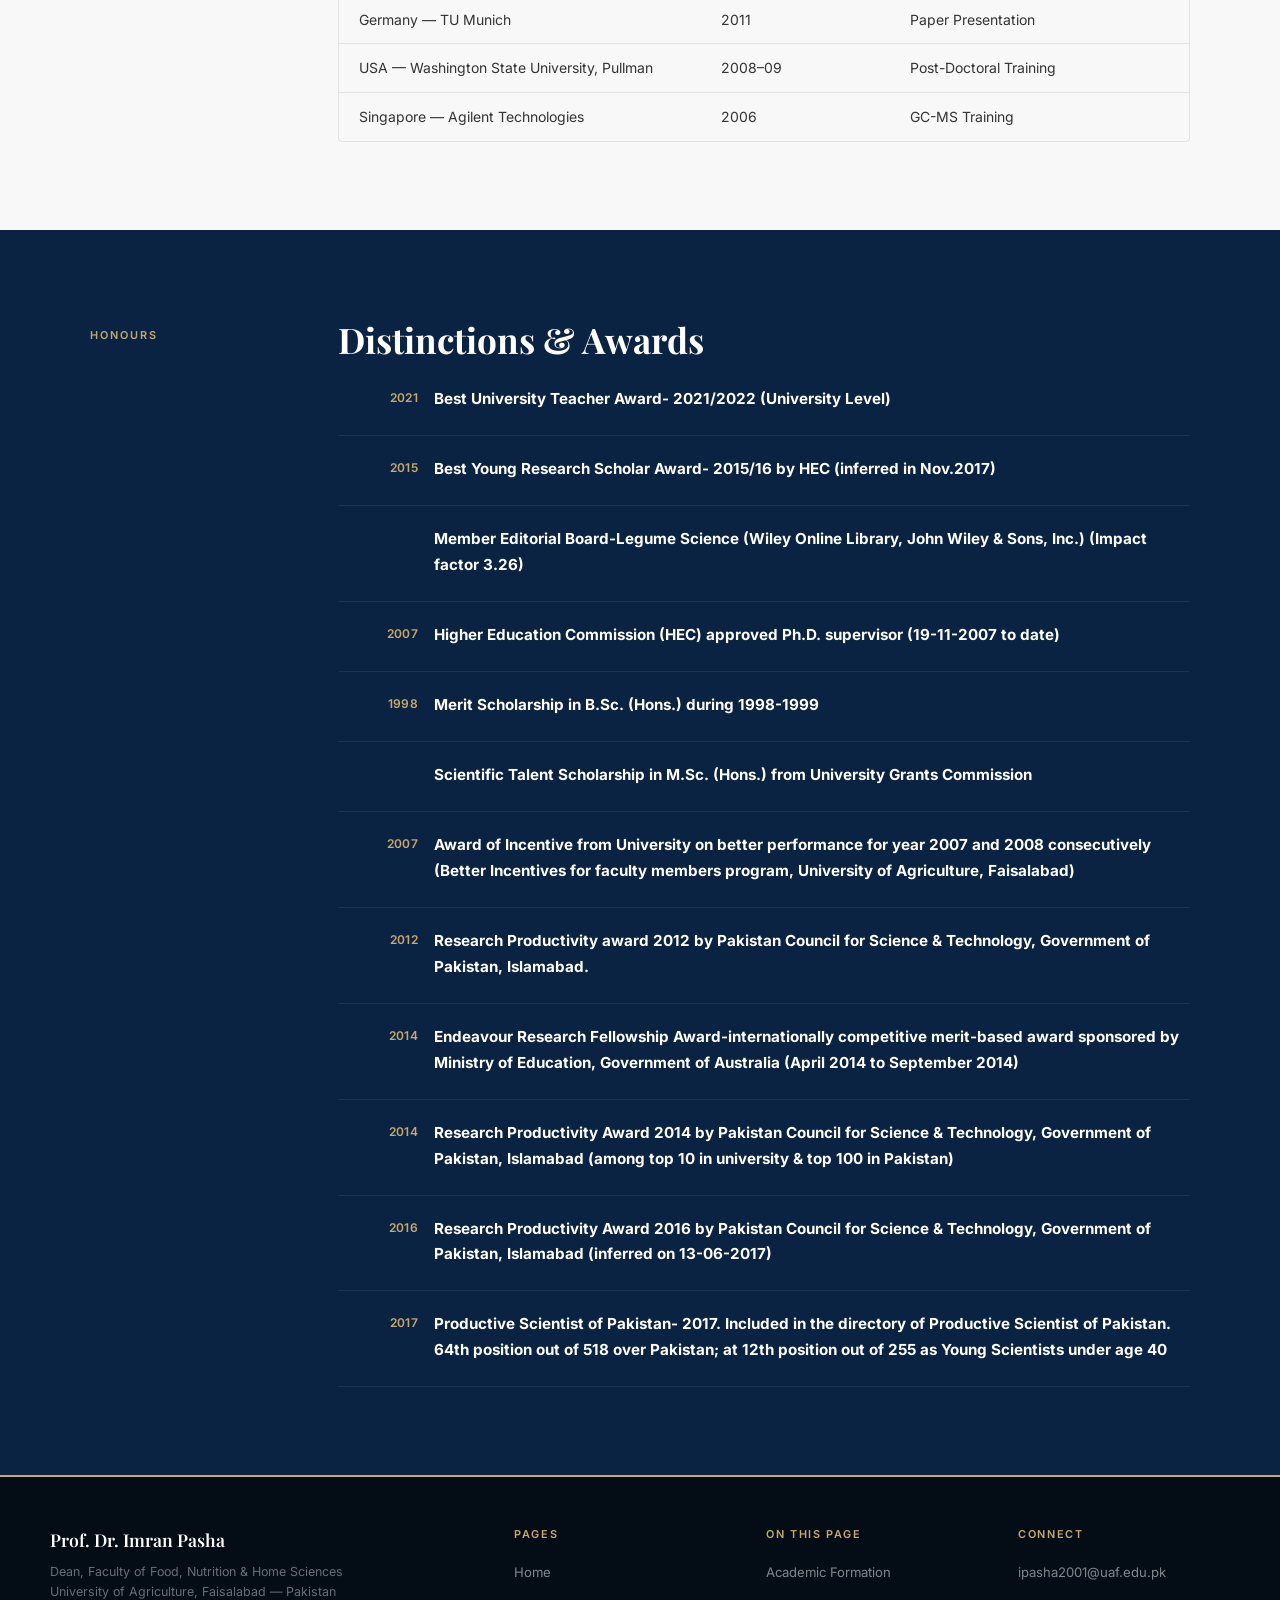
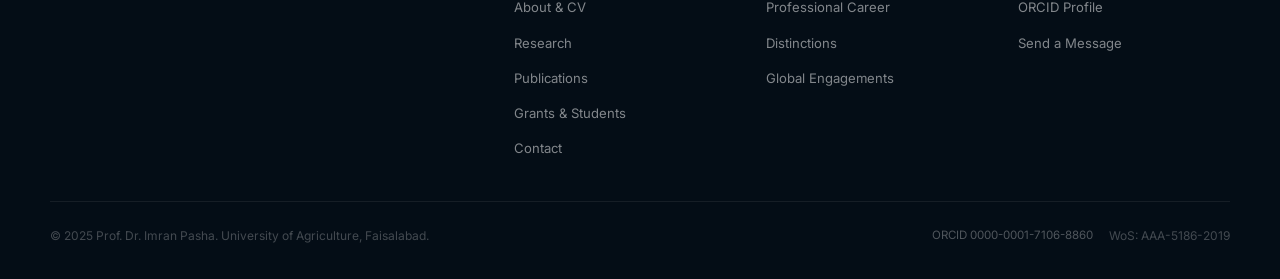
==== commit edf3c2df: "Add logo to navbar" ====
--- a/about.html
+++ b/about.html
@@ -17,7 +17,10 @@
   <!-- Navigation -->
   <nav class="nav" role="navigation" aria-label="Main navigation">
     <div class="nav-inner">
-      <a href="index.html" class="nav-logo">Prof. Dr. Imran Pasha</a>
+      <a href="index.html" class="nav-logo">
+        <img src="images/imran-pasha-logo.png" alt="Prof. Dr. Imran Pasha Logo" class="nav-logo-img" />
+        Prof. Dr. Imran Pasha
+      </a>
       <ul class="nav-links" id="nav-links">
         <li><a href="index.html">Home</a></li>
         <li><a href="about.html">About</a></li>
--- a/style.css
+++ b/style.css
@@ -86,6 +86,15 @@
   white-space: nowrap;
   flex-shrink: 0;
   margin-right: auto;
+  display: flex;
+  align-items: center;
+  gap: 0.5rem;
+}
+
+.nav-logo-img {
+  height: 40px;
+  width: auto;
+  object-fit: contain;
 }
 .nav-logo:hover { text-decoration: none; color: var(--gold); }
 
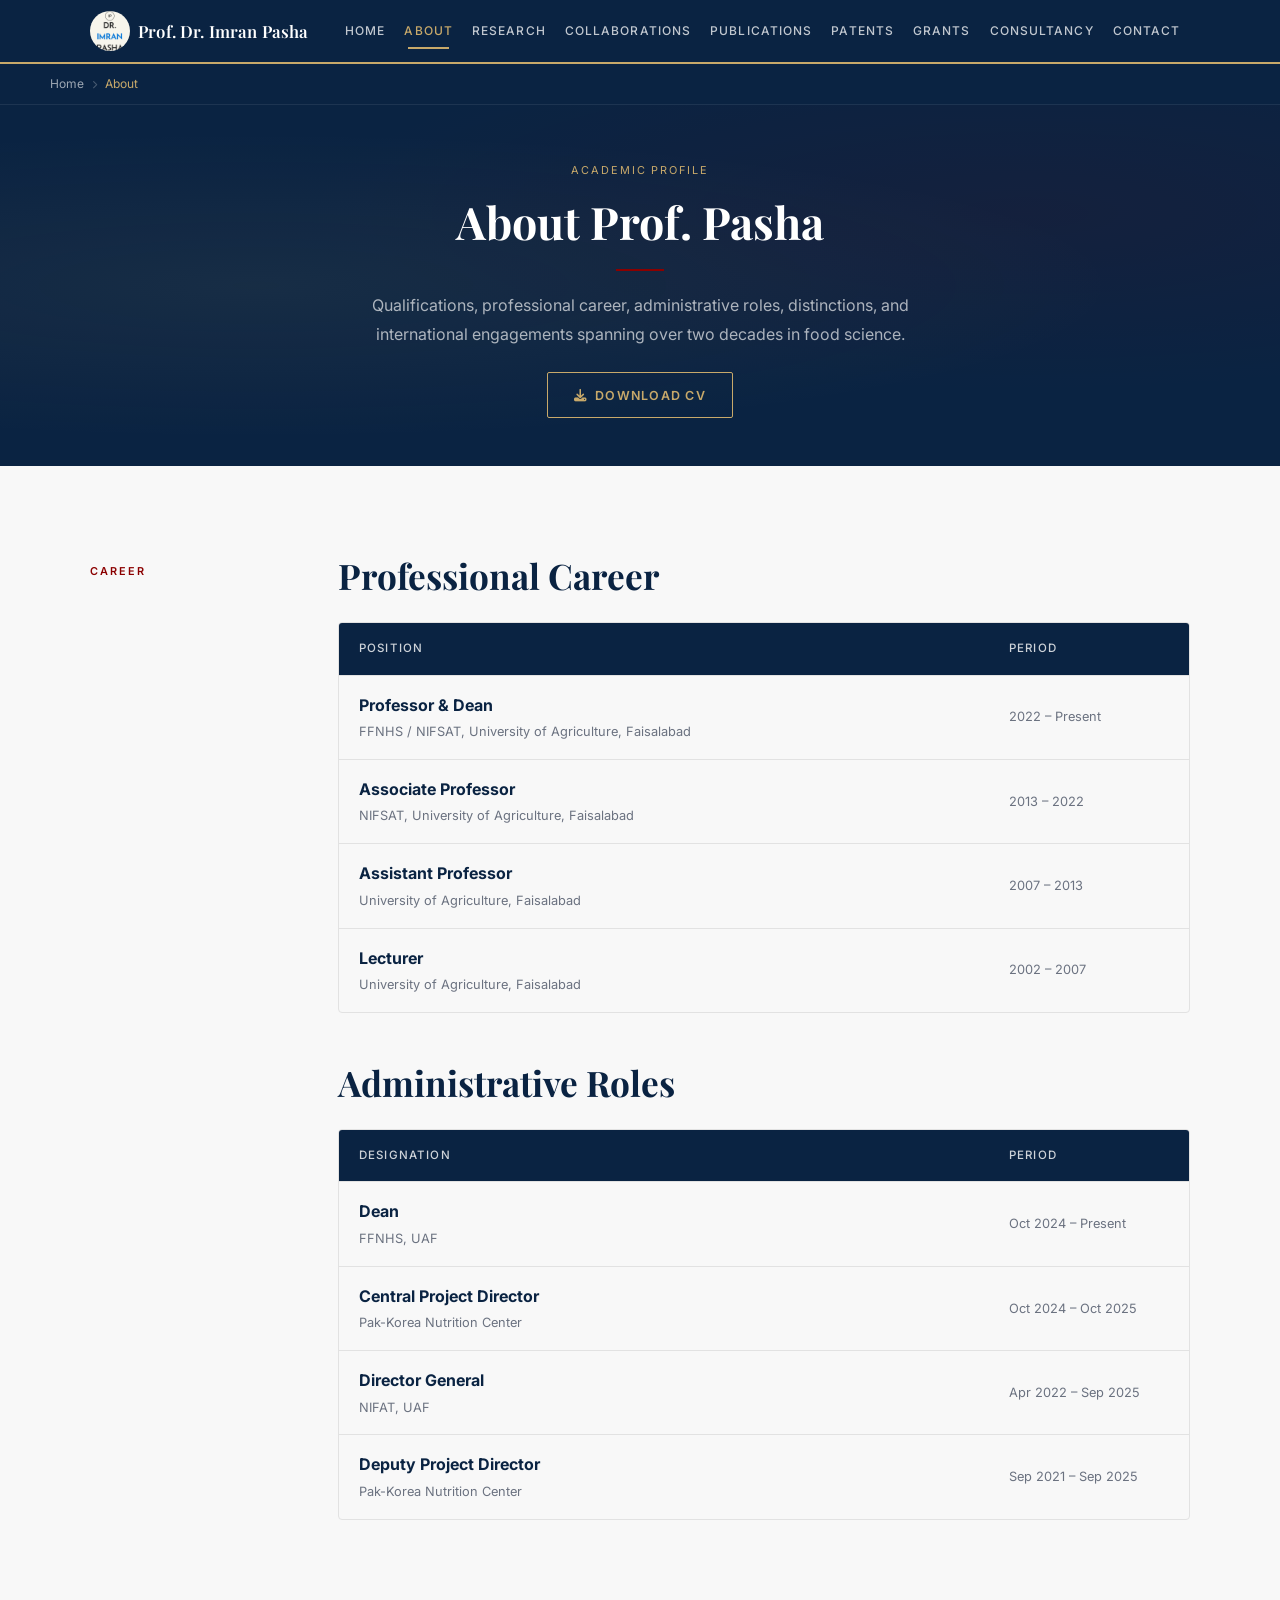
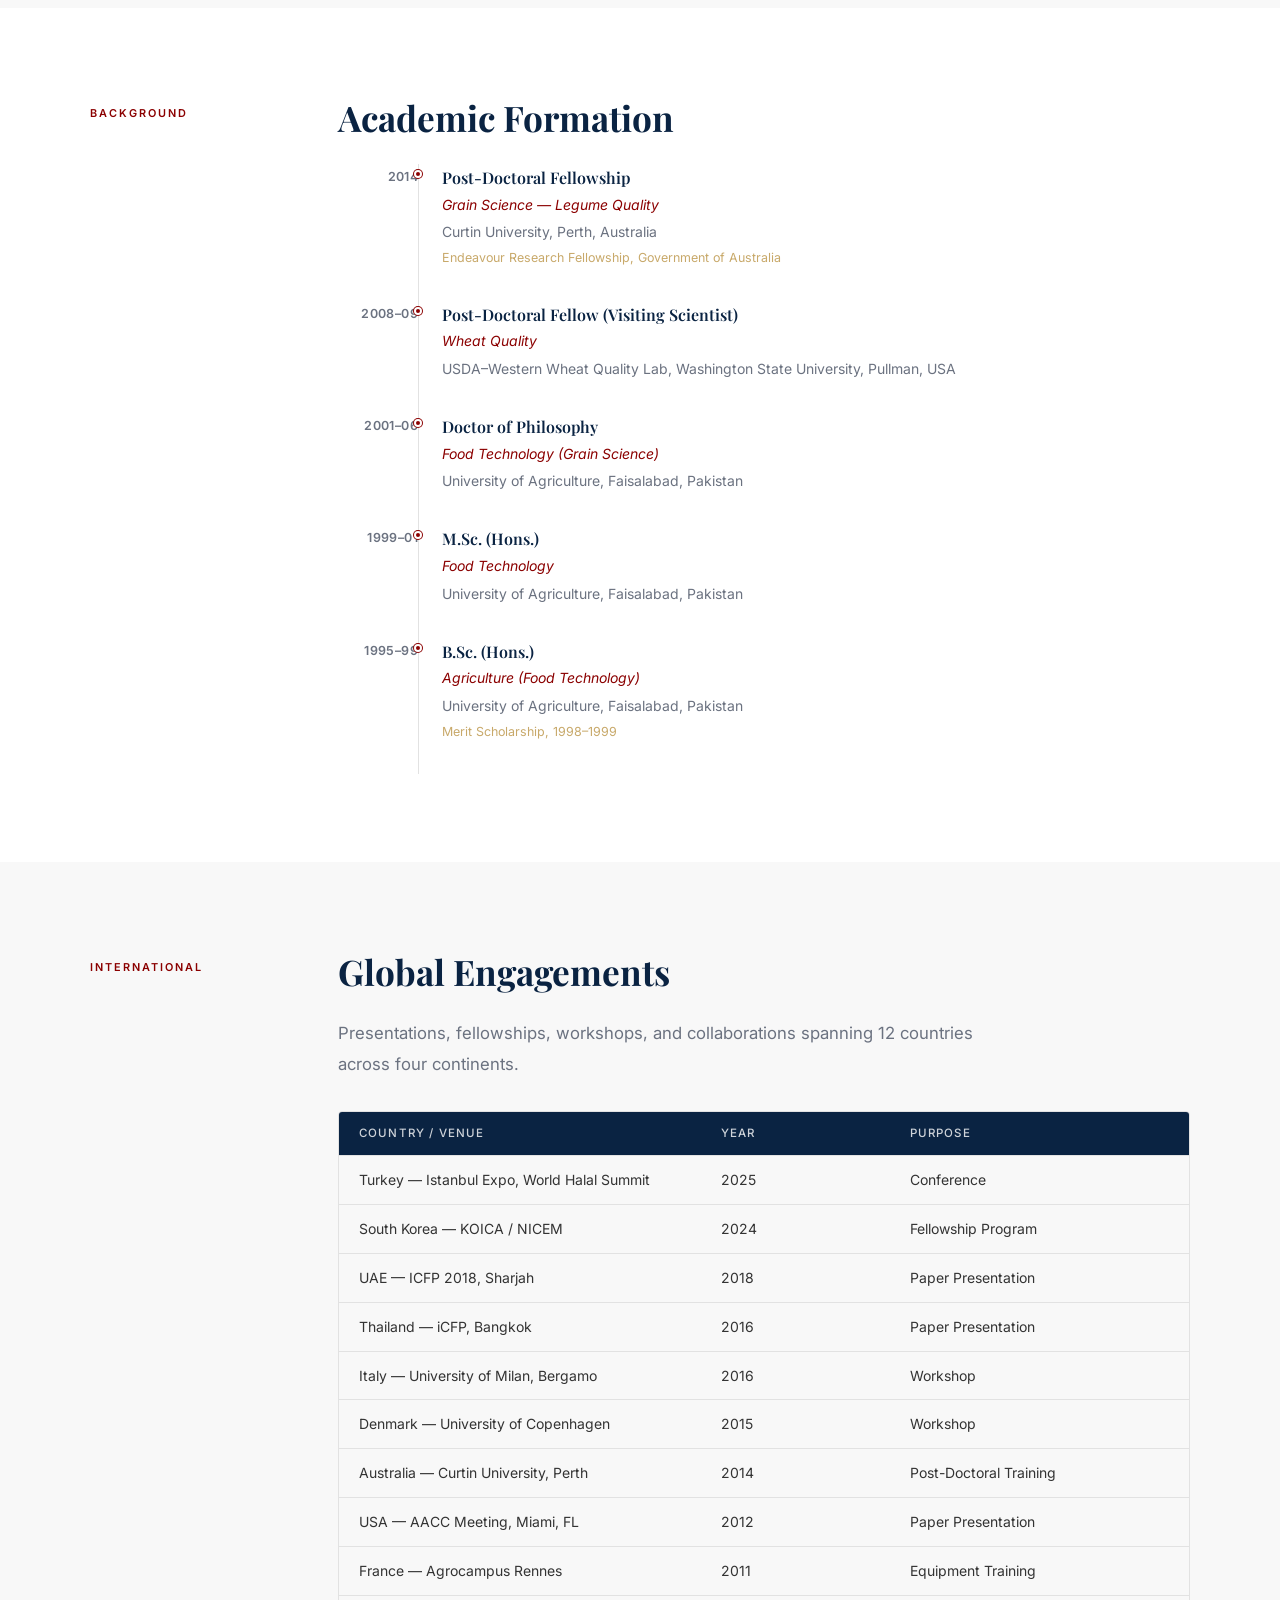
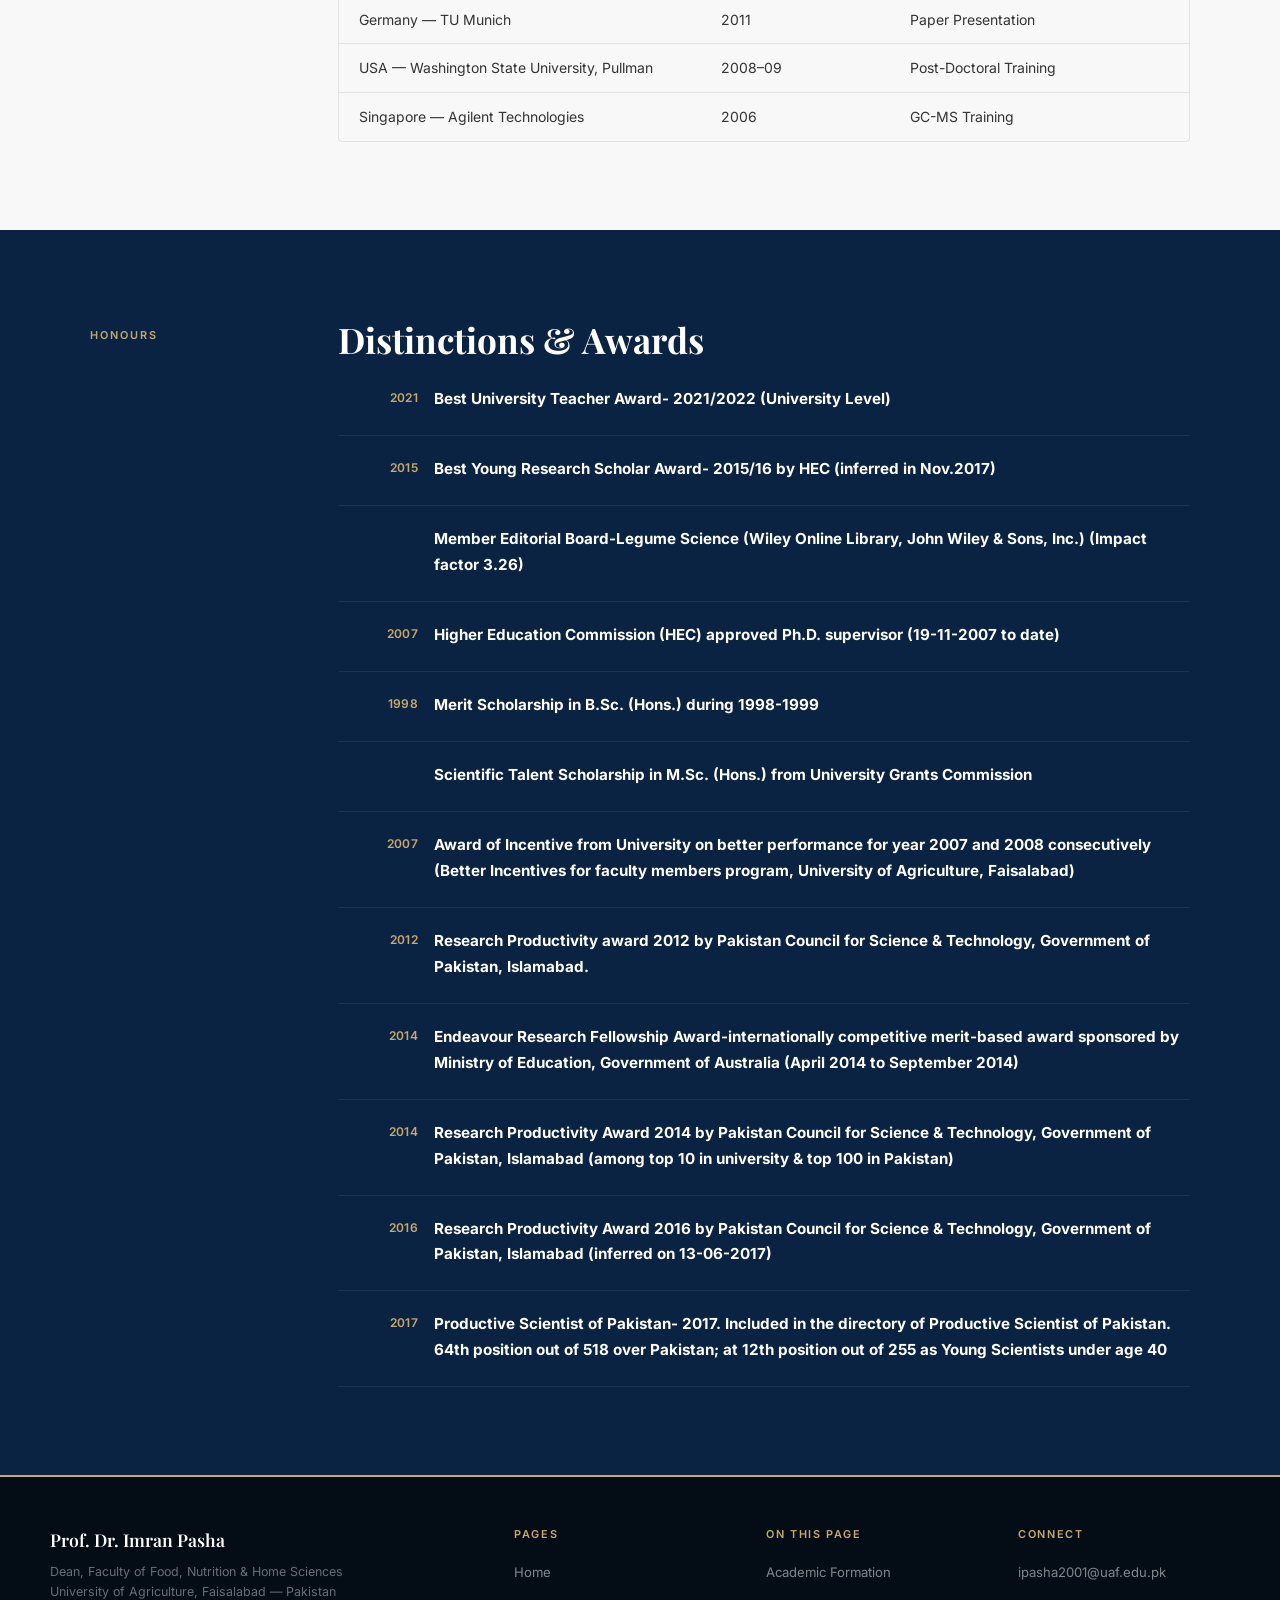
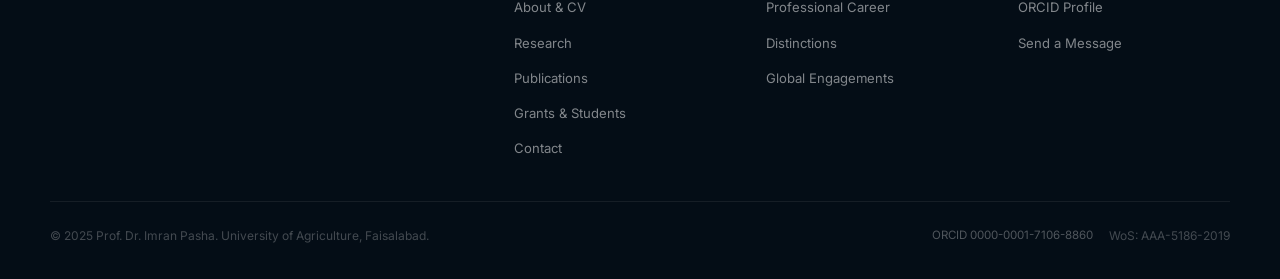
==== commit 9848d5ff: "Implement full SEO and profile links" ====
--- a/about.html
+++ b/about.html
@@ -4,6 +4,10 @@
   <meta charset="UTF-8" />
   <meta name="viewport" content="width=device-width, initial-scale=1.0" />
   <title>About — Prof. Dr. Imran Pasha</title>
+  <meta name="keywords" content="Dr. Imran Pasha, Prof. Dr. Imran Pasha, Food Scientist, Dean UAF, University of Agriculture Faisalabad, Nutrition Expert Pakistan, Grain Science, Food Technology" />
+  <meta name="author" content="Prof. Dr. Imran Pasha" />
+  <meta property="og:type" content="website" />
+  <meta property="og:image" content="https://drimran-pasha.vercel.app/images/imran-pasha-logo.png" />
   <meta name="description" content="Academic background, professional career, administrative roles, and awards of Prof. Dr. Imran Pasha, Dean at University of Agriculture, Faisalabad." />
   <link rel="preconnect" href="https://fonts.googleapis.com" />
   <link rel="preconnect" href="https://fonts.gstatic.com" crossorigin />
--- a/style.css
+++ b/style.css
@@ -93,8 +93,9 @@
 
 .nav-logo-img {
   height: 40px;
-  width: auto;
-  object-fit: contain;
+  width: 40px;
+  object-fit: cover;
+  border-radius: 50%;
 }
 .nav-logo:hover { text-decoration: none; color: var(--gold); }
 
